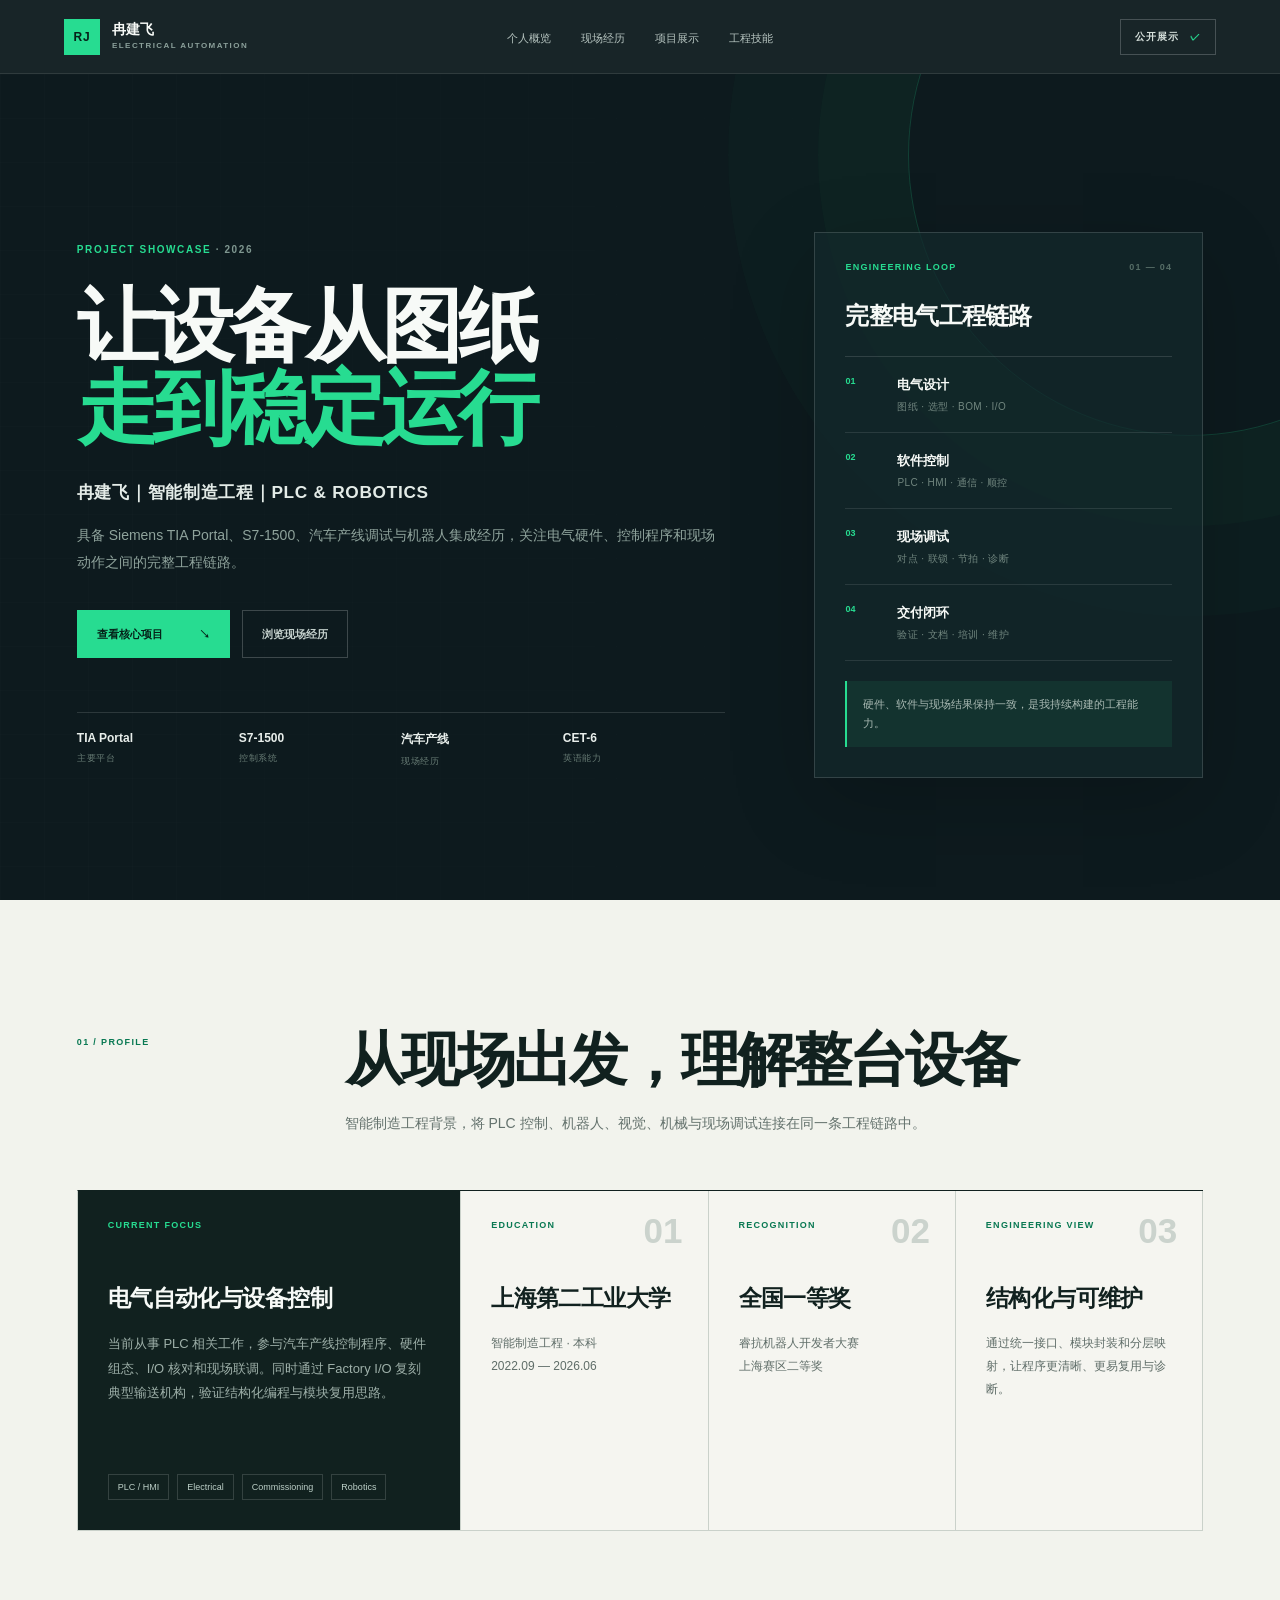
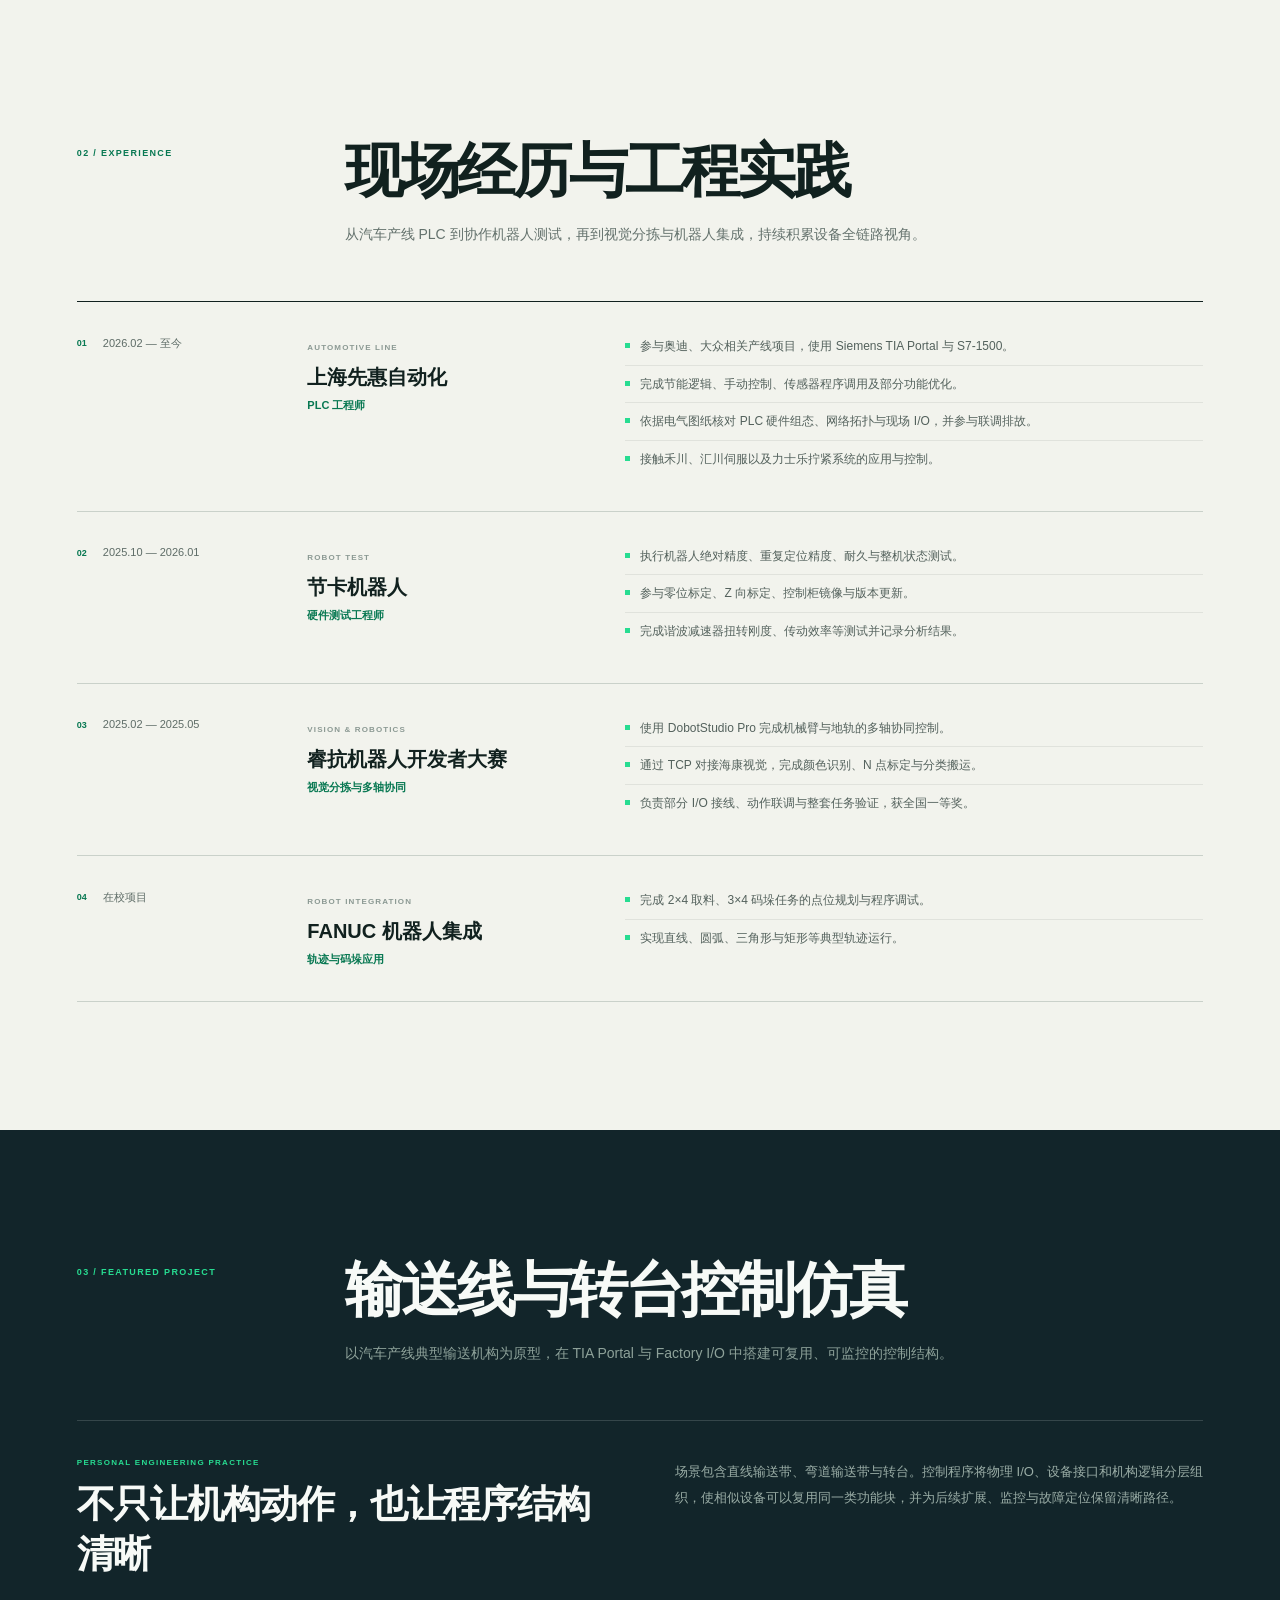
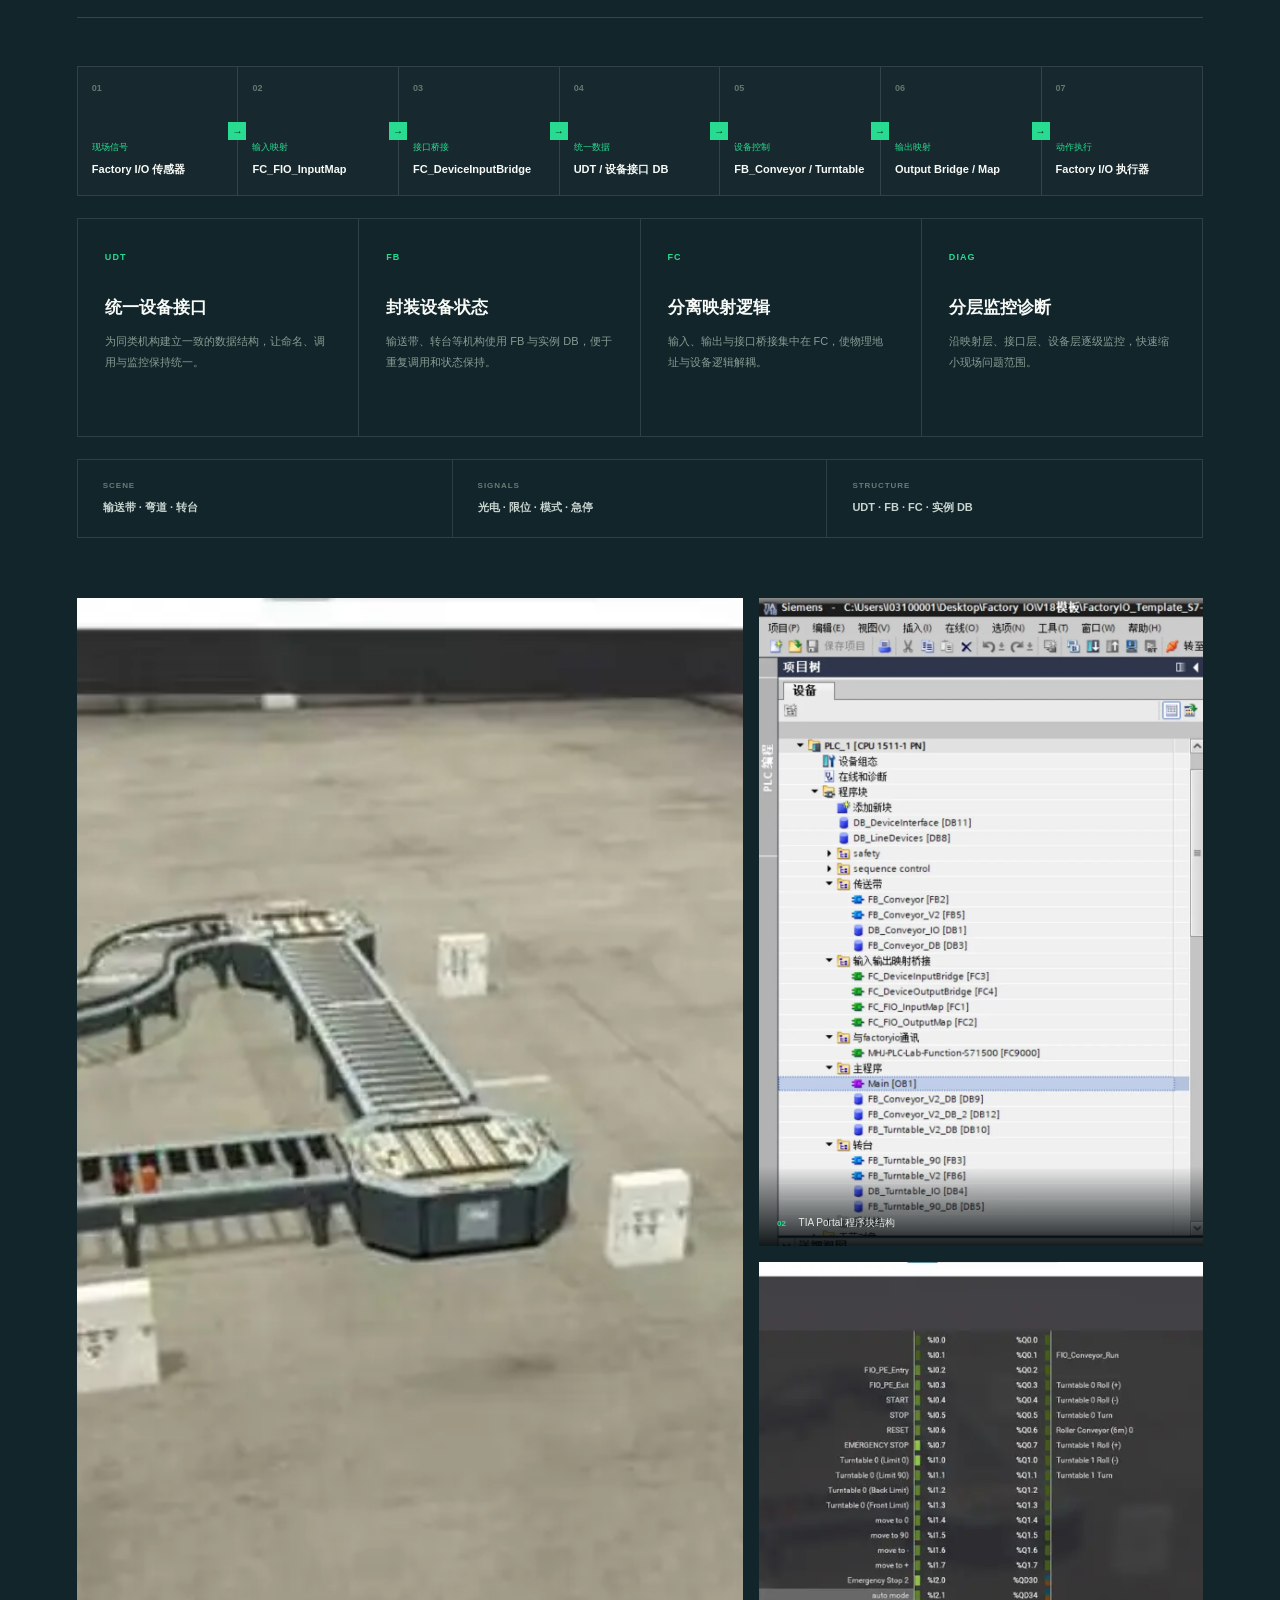
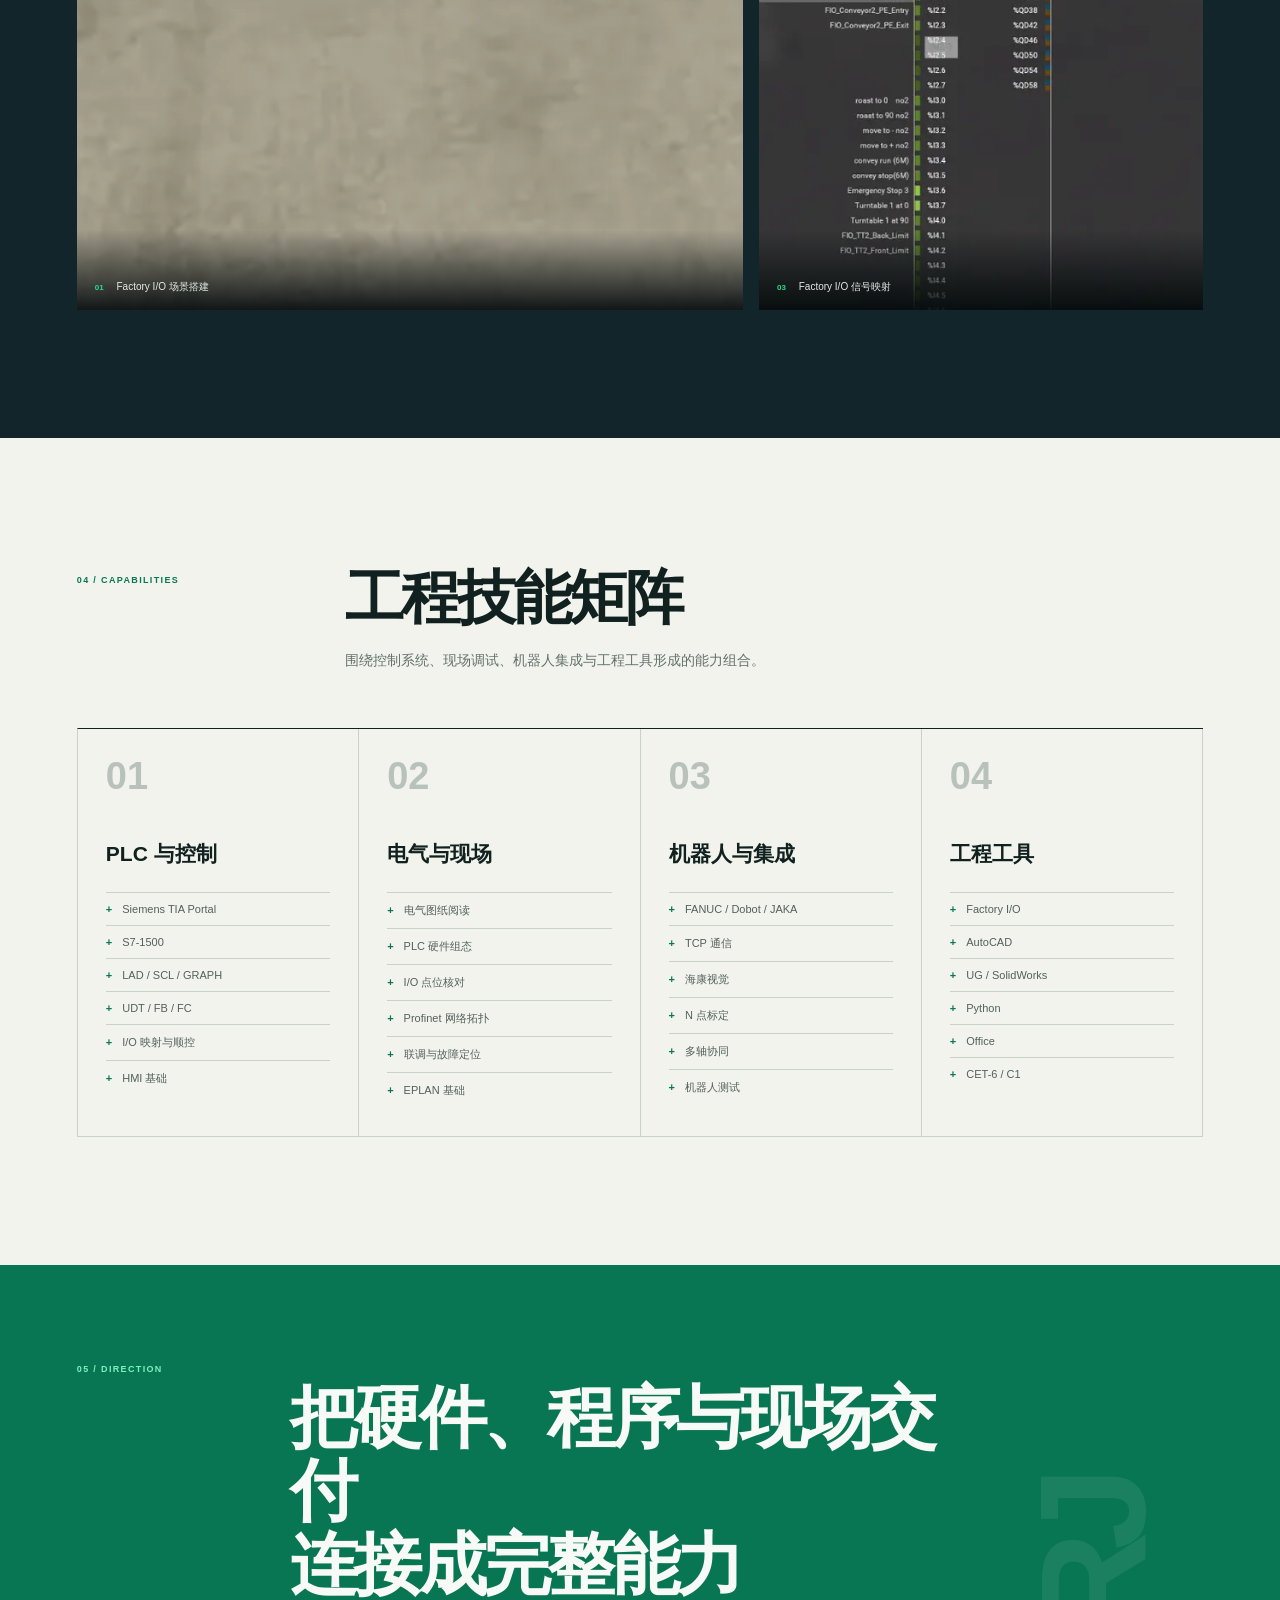
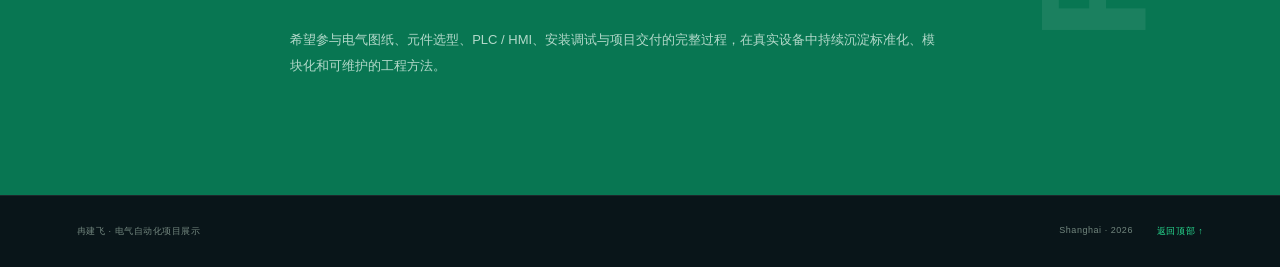
==== electrical-showcase/index.html @ e53539a3 "新增电气自动化项目展示页" ====
<!doctype html>
<html lang="zh-CN">
<head>
  <meta charset="utf-8">
  <meta name="viewport" content="width=device-width, initial-scale=1">
  <meta name="description" content="冉建飞的电气自动化、PLC、机器人与现场调试项目展示。">
  <title>冉建飞｜电气自动化项目展示</title>
  <style>:root {
  --ink: #11211f;
  --ink-2: #172b2c;
  --paper: #f2f3ed;
  --paper-2: #e8ebe3;
  --line: #cad1ca;
  --muted: #64726d;
  --green: #27dc91;
  --green-dark: #087852;
  --night: #0d1a1e;
  --night-2: #12252a;
  --white: #f7faf7;
}

* { box-sizing: border-box; }
html { scroll-behavior: smooth; }
body {
  margin: 0;
  color: var(--ink);
  background: var(--paper);
  font-family: "Microsoft YaHei", "PingFang SC", "Noto Sans SC", Arial, sans-serif;
  -webkit-font-smoothing: antialiased;
}
a { color: inherit; text-decoration: none; }
img { max-width: 100%; }

.topbar {
  height: 74px;
  padding: 0 clamp(20px, 5vw, 76px);
  display: grid;
  grid-template-columns: 1fr auto 1fr;
  align-items: center;
  position: sticky;
  top: 0;
  z-index: 50;
  color: var(--white);
  background: rgba(10, 24, 28, .94);
  border-bottom: 1px solid rgba(255, 255, 255, .1);
  backdrop-filter: blur(18px);
}
.brand { display: flex; align-items: center; gap: 12px; font-size: 14px; font-weight: 800; line-height: 1.1; }
.brand-mark { width: 36px; height: 36px; display: grid; place-items: center; color: #062219; background: var(--green); font: 900 12px/1 Arial, sans-serif; letter-spacing: .06em; }
.brand small { display: block; margin-top: 5px; color: #8ca19b; font-size: 8px; font-weight: 600; letter-spacing: .18em; }
.topbar nav { display: flex; gap: 30px; color: #b6c4bf; font-size: 11px; }
.topbar nav a { position: relative; padding: 30px 0 27px; }
.topbar nav a::after { content: ""; position: absolute; left: 0; right: 100%; bottom: 0; height: 2px; background: var(--green); transition: right .2s ease; }
.topbar nav a:hover::after { right: 0; }
.download-link { justify-self: end; padding: 10px 14px; border: 1px solid rgba(255, 255, 255, .2); color: #d7e1dc; font-size: 10px; font-weight: 700; letter-spacing: .08em; }
.download-link span { margin-left: 8px; color: var(--green); }
.download-link:hover { border-color: var(--green); }

.hero {
  min-height: calc(100vh - 74px);
  padding: clamp(64px, 8vw, 112px) clamp(20px, 6vw, 92px) 66px;
  display: grid;
  grid-template-columns: minmax(0, 1.25fr) minmax(340px, .75fr);
  gap: clamp(42px, 7vw, 112px);
  align-items: center;
  position: relative;
  overflow: hidden;
  color: var(--white);
  background: var(--night);
}
.hero::before { content: ""; position: absolute; width: 560px; height: 560px; right: -190px; top: -200px; border: 1px solid rgba(39, 220, 145, .2); border-radius: 50%; box-shadow: 0 0 0 90px rgba(39, 220, 145, .025), 0 0 0 180px rgba(39, 220, 145, .014); }
.hero-grid { position: absolute; inset: 0; opacity: .25; background-image: linear-gradient(rgba(255, 255, 255, .035) 1px, transparent 1px), linear-gradient(90deg, rgba(255, 255, 255, .035) 1px, transparent 1px); background-size: 44px 44px; mask-image: linear-gradient(to right, black 10%, transparent 83%); }
.hero-copy, .system-card { position: relative; z-index: 1; }
.eyebrow { margin: 0 0 28px; color: #7f9790; font: 700 10px/1.5 Arial, sans-serif; letter-spacing: .16em; }
.eyebrow span { color: var(--green); }
.hero h1 { margin: 0; font-size: clamp(52px, 6.3vw, 94px); line-height: 1.02; letter-spacing: -.06em; font-weight: 800; }
.hero h1 em { color: var(--green); font-style: normal; }
.hero-lead { margin: 30px 0 0; color: #e3ebe7; font-size: clamp(14px, 1.35vw, 18px); font-weight: 700; letter-spacing: .04em; }
.hero-summary { max-width: 740px; margin: 18px 0 0; color: #8fa39c; font-size: 14px; line-height: 1.95; }
.hero-actions { display: flex; gap: 12px; margin-top: 34px; }
.primary-button, .secondary-button { min-height: 48px; padding: 0 19px; display: inline-flex; align-items: center; justify-content: center; gap: 36px; border: 1px solid rgba(255, 255, 255, .2); font-size: 11px; font-weight: 800; }
.primary-button { color: #052118; background: var(--green); border-color: var(--green); }
.primary-button:hover { background: #4be7a4; }
.secondary-button { color: #c4d0cc; }
.secondary-button:hover { border-color: #6e817a; }
.hero-facts { margin-top: 54px; display: grid; grid-template-columns: repeat(4, 1fr); border-top: 1px solid rgba(255, 255, 255, .13); }
.hero-facts div { padding: 18px 16px 0 0; }
.hero-facts strong { display: block; color: #e8eeeb; font-size: 12px; }
.hero-facts span { display: block; margin-top: 7px; color: #667a73; font-size: 9px; letter-spacing: .08em; }

.system-card { padding: 30px; border: 1px solid rgba(255, 255, 255, .14); background: rgba(19, 41, 44, .72); box-shadow: 0 25px 80px rgba(0, 0, 0, .18); }
.system-card-head { display: flex; justify-content: space-between; color: var(--green); font: 700 9px/1 Arial, sans-serif; letter-spacing: .14em; }
.system-card-head i { color: #566d66; font-style: normal; }
.system-card h2 { margin: 28px 0 24px; font-size: 24px; letter-spacing: -.03em; }
.loop-list { border-top: 1px solid rgba(255, 255, 255, .13); }
.loop-list article { padding: 18px 0; display: grid; grid-template-columns: 38px 1fr; gap: 14px; align-items: start; border-bottom: 1px solid rgba(255, 255, 255, .1); }
.loop-list article > span { color: var(--green); font: 700 9px/1.5 Arial, sans-serif; }
.loop-list strong { font-size: 13px; }
.loop-list p { margin: 6px 0 0; color: #71867f; font-size: 10px; letter-spacing: .04em; }
.system-note { margin: 20px 0 0; padding: 14px 16px; color: #a9b9b3; background: rgba(39, 220, 145, .08); border-left: 2px solid var(--green); font-size: 11px; line-height: 1.75; }

.section { max-width: 1480px; margin: 0 auto; padding: clamp(84px, 10vw, 144px) clamp(20px, 6vw, 92px); }
.section-heading { display: grid; grid-template-columns: minmax(120px, .27fr) 1fr; gap: 36px; margin-bottom: 54px; }
.section-index { margin: 9px 0 0; color: var(--green-dark); font: 800 9px/1.2 Arial, sans-serif; letter-spacing: .15em; }
.section-heading h2 { margin: 0; font-size: clamp(36px, 4.6vw, 66px); line-height: 1.08; letter-spacing: -.05em; }
.section-heading div > p { max-width: 720px; margin: 18px 0 0; color: var(--muted); font-size: 14px; line-height: 1.9; }

.profile-grid { display: grid; grid-template-columns: 1.55fr repeat(3, 1fr); border-top: 1px solid var(--ink); border-left: 1px solid var(--line); }
.profile-grid article { min-height: 340px; padding: 30px; position: relative; border-right: 1px solid var(--line); border-bottom: 1px solid var(--line); background: rgba(255, 255, 255, .18); }
.profile-grid .profile-main { display: flex; flex-direction: column; background: var(--ink); color: var(--white); }
.profile-grid h3 { margin: 54px 0 18px; font-size: 23px; line-height: 1.3; letter-spacing: -.025em; }
.profile-grid article > p:not(.card-label) { margin: 0; color: #5f6d68; font-size: 12px; line-height: 1.9; }
.profile-grid .profile-main > p:not(.card-label) { max-width: 640px; color: #9eb0a9; font-size: 13px; }
.card-label { margin: 0; color: var(--green-dark); font: 800 9px/1 Arial, sans-serif; letter-spacing: .14em; }
.profile-main .card-label { color: var(--green); }
.metric { position: absolute; right: 25px; top: 22px; color: #cbd3cd; font: 700 35px/1 Arial, sans-serif; }
.focus-tags { margin-top: auto; padding-top: 28px; display: flex; flex-wrap: wrap; gap: 8px; }
.focus-tags span { padding: 7px 9px; color: #bdd0c8; border: 1px solid rgba(255, 255, 255, .15); font-size: 9px; }

.experience-section { padding-top: 80px; }
.timeline { border-top: 1px solid var(--ink); }
.timeline-item { display: grid; grid-template-columns: minmax(170px, .55fr) minmax(240px, .8fr) 1.65fr; gap: 38px; padding: 34px 0; border-bottom: 1px solid var(--line); }
.timeline-time { display: flex; gap: 16px; align-items: flex-start; }
.timeline-time span { color: var(--green-dark); font: 800 9px/1.7 Arial, sans-serif; }
.timeline-time p { margin: 0; color: #5e6c67; font-size: 11px; }
.timeline-title small { color: #8b9993; font: 700 8px/1 Arial, sans-serif; letter-spacing: .14em; }
.timeline-title h3 { margin: 10px 0 7px; font-size: 20px; }
.timeline-title p { margin: 0; color: var(--green-dark); font-size: 11px; font-weight: 700; }
.timeline-item ul { margin: 0; padding: 0; list-style: none; }
.timeline-item li { padding: 8px 0 8px 15px; position: relative; color: #53615c; border-top: 1px solid rgba(17, 33, 31, .08); font-size: 12px; line-height: 1.7; }
.timeline-item li:first-child { border-top: 0; padding-top: 0; }
.timeline-item li::before { content: ""; width: 5px; height: 5px; position: absolute; left: 0; top: 15px; background: var(--green); }
.timeline-item li:first-child::before { top: 7px; }

.project-section { color: var(--white); background: var(--night-2); }
.project-inner { max-width: 1480px; }
.section-heading.light .section-index { color: var(--green); }
.section-heading.light div > p { color: #8ea29a; }
.project-summary { padding: 38px 0; display: grid; grid-template-columns: 1fr 1fr; gap: 70px; border-top: 1px solid rgba(255, 255, 255, .15); border-bottom: 1px solid rgba(255, 255, 255, .15); }
.project-overline { margin: 0 0 12px; color: var(--green); font: 800 8px/1 Arial, sans-serif; letter-spacing: .16em; }
.project-summary h3 { margin: 0; font-size: clamp(26px, 3vw, 42px); line-height: 1.3; letter-spacing: -.035em; }
.project-summary > p { margin: 0; color: #9aada6; font-size: 13px; line-height: 2; }
.architecture { margin-top: 48px; display: grid; grid-template-columns: repeat(7, 1fr); border: 1px solid rgba(255, 255, 255, .13); }
.arch-item { min-height: 128px; padding: 17px 14px; position: relative; display: flex; flex-direction: column; border-right: 1px solid rgba(255, 255, 255, .12); background: rgba(255, 255, 255, .02); }
.arch-item:last-child { border-right: 0; }
.arch-item > span { color: #62776f; font: 700 9px/1 Arial, sans-serif; }
.arch-item small { margin-top: auto; color: var(--green); font-size: 9px; }
.arch-item strong { margin-top: 8px; font-size: 11px; line-height: 1.45; word-break: break-word; }
.arch-item i { width: 18px; height: 18px; position: absolute; z-index: 2; right: -9px; top: 50%; display: grid; place-items: center; transform: translateY(-50%); color: #082119; background: var(--green); font-size: 10px; font-style: normal; }
.method-grid { margin-top: 22px; display: grid; grid-template-columns: repeat(4, 1fr); border-top: 1px solid rgba(255, 255, 255, .12); border-left: 1px solid rgba(255, 255, 255, .12); }
.method-grid article { min-height: 218px; padding: 27px; border-right: 1px solid rgba(255, 255, 255, .12); border-bottom: 1px solid rgba(255, 255, 255, .12); }
.method-grid span { color: var(--green); font: 800 9px/1 Arial, sans-serif; letter-spacing: .12em; }
.method-grid h4 { margin: 32px 0 12px; font-size: 17px; }
.method-grid p { margin: 0; color: #879c94; font-size: 11px; line-height: 1.85; }
.project-stats { margin-top: 22px; display: grid; grid-template-columns: repeat(3, 1fr); border: 1px solid rgba(255, 255, 255, .12); }
.project-stats div { padding: 22px 25px; border-right: 1px solid rgba(255, 255, 255, .12); }
.project-stats div:last-child { border-right: 0; }
.project-stats small { display: block; color: #687d75; font: 700 8px/1 Arial, sans-serif; letter-spacing: .12em; }
.project-stats strong { display: block; margin-top: 10px; color: #c8d5d0; font-size: 11px; }
.gallery { margin-top: 60px; display: grid; grid-template-columns: 1.2fr .8fr; grid-template-rows: 1fr 1fr; gap: 16px; }
.gallery figure { margin: 0; min-width: 0; position: relative; overflow: hidden; background: #081217; }
.gallery-scene { grid-row: 1 / 3; min-height: 700px; }
.gallery-tree, .gallery-map { min-height: 342px; }
.gallery img { width: 100%; height: 100%; display: block; object-fit: cover; transition: transform .5s ease; }
.gallery-tree img { object-position: top center; }
.gallery figure:hover img { transform: scale(1.015); }
.gallery figcaption { position: absolute; inset: auto 0 0; padding: 50px 18px 16px; color: #e1e9e5; background: linear-gradient(transparent, rgba(4, 10, 12, .92)); font-size: 10px; }
.gallery figcaption span { margin-right: 10px; color: var(--green); font: 700 8px/1 Arial, sans-serif; }

.skills-grid { display: grid; grid-template-columns: repeat(4, 1fr); border-top: 1px solid var(--ink); border-left: 1px solid var(--line); }
.skills-grid article { min-height: 360px; padding: 28px; position: relative; border-right: 1px solid var(--line); border-bottom: 1px solid var(--line); }
.skills-grid article > span { color: #b8c2bb; font: 700 38px/1 Arial, sans-serif; }
.skills-grid h3 { margin: 45px 0 24px; font-size: 21px; }
.skills-grid ul { margin: 0; padding: 0; list-style: none; }
.skills-grid li { padding: 10px 0; color: #53615c; border-top: 1px solid var(--line); font-size: 11px; }
.skills-grid li::before { content: "+"; margin-right: 10px; color: var(--green-dark); font-weight: 900; }

.closing { color: var(--white); background: #087652; }
.closing-inner { max-width: 1480px; min-height: 530px; margin: 0 auto; padding: 90px clamp(20px, 6vw, 92px); display: grid; grid-template-columns: minmax(120px, .27fr) 1fr 220px; gap: 36px; align-items: center; position: relative; overflow: hidden; }
.closing .section-index { color: #7cf0bd; align-self: start; }
.closing h2 { margin: 0; font-size: clamp(40px, 5.3vw, 76px); line-height: 1.08; letter-spacing: -.055em; }
.closing p:not(.section-index) { max-width: 700px; margin: 26px 0 0; color: #b3d9ca; font-size: 13px; line-height: 2; }
.closing-mark { color: rgba(255, 255, 255, .08); font: 900 150px/1 Arial, sans-serif; letter-spacing: -.12em; transform: rotate(-90deg); }

footer { min-height: 72px; padding: 0 clamp(20px, 6vw, 92px); display: flex; align-items: center; justify-content: space-between; color: #72867e; background: #091519; border-top: 1px solid rgba(255, 255, 255, .08); font-size: 9px; letter-spacing: .06em; }
footer p { margin: 0; }
footer div { display: flex; gap: 24px; }
footer a { color: var(--green); }

@media (max-width: 1120px) {
  .topbar { grid-template-columns: 1fr auto; }
  .topbar nav { display: none; }
  .hero { grid-template-columns: 1fr; min-height: auto; }
  .system-card { max-width: 760px; }
  .profile-grid { grid-template-columns: 1.3fr 1fr; }
  .architecture { grid-template-columns: repeat(4, 1fr); }
  .arch-item { border-bottom: 1px solid rgba(255, 255, 255, .12); }
  .arch-item i { display: none; }
  .skills-grid { grid-template-columns: 1fr 1fr; }
  .closing-inner { grid-template-columns: minmax(100px, .22fr) 1fr; }
  .closing-mark { display: none; }
}

@media (max-width: 760px) {
  .topbar { height: 66px; padding: 0 18px; }
  .download-link { padding: 9px 10px; }
  .hero { min-height: auto; padding: 66px 20px 48px; }
  .hero h1 { font-size: clamp(44px, 13vw, 66px); }
  .hero-summary { font-size: 13px; }
  .hero-actions { flex-direction: column; }
  .primary-button, .secondary-button { width: 100%; }
  .hero-facts { grid-template-columns: 1fr 1fr; }
  .system-card { padding: 22px; }
  .section { padding: 78px 20px; }
  .section-heading { grid-template-columns: 1fr; gap: 14px; margin-bottom: 38px; }
  .section-heading h2 { font-size: 38px; }
  .profile-grid { grid-template-columns: 1fr; }
  .profile-grid article { min-height: 270px; }
  .timeline-item { grid-template-columns: 1fr; gap: 20px; padding: 28px 0; }
  .project-summary { grid-template-columns: 1fr; gap: 22px; }
  .architecture { grid-template-columns: 1fr 1fr; }
  .method-grid { grid-template-columns: 1fr 1fr; }
  .project-stats { grid-template-columns: 1fr; }
  .project-stats div { border-right: 0; border-bottom: 1px solid rgba(255, 255, 255, .12); }
  .project-stats div:last-child { border-bottom: 0; }
  .gallery { grid-template-columns: 1fr; grid-template-rows: auto; }
  .gallery-scene { grid-row: auto; min-height: 360px; }
  .gallery-tree, .gallery-map { min-height: 300px; }
  .skills-grid { grid-template-columns: 1fr; }
  .skills-grid article { min-height: 300px; }
  .closing-inner { min-height: 470px; padding: 76px 20px; grid-template-columns: 1fr; align-content: center; }
  .closing h2 { font-size: 42px; }
  footer { padding: 20px; gap: 20px; align-items: flex-start; flex-direction: column; }
}

@media print {
  * { print-color-adjust: exact; -webkit-print-color-adjust: exact; }
  .topbar { position: static; }
  .topbar nav, .download-link, .hero-actions { display: none; }
  .hero { min-height: 720px; }
  .section, .project-inner { max-width: none; }
  .profile-grid, .timeline-item, .architecture, .method-grid, .skills-grid { break-inside: avoid; }
}
</style>
</head>
<body>
<main>
  <header class="topbar">
    <a class="brand" href="#top"><span class="brand-mark">RJ</span><span>冉建飞<small>ELECTRICAL AUTOMATION</small></span></a>
    <nav><a href="#profile">个人概览</a><a href="#experience">现场经历</a><a href="#project">项目展示</a><a href="#skills">工程技能</a></nav>
    <span class="download-link">公开展示 <span>✓</span></span>
  </header>
  <section class="hero" id="top">
    <div class="hero-grid"></div>
    <div class="hero-copy">
      <p class="eyebrow"><span>PROJECT SHOWCASE</span> · 2026</p>
      <h1>让设备从图纸<br><em>走到稳定运行</em></h1>
      <p class="hero-lead">冉建飞｜智能制造工程｜PLC &amp; ROBOTICS</p>
      <p class="hero-summary">具备 Siemens TIA Portal、S7-1500、汽车产线调试与机器人集成经历，关注电气硬件、控制程序和现场动作之间的完整工程链路。</p>
      <div class="hero-actions"><a class="primary-button" href="#project">查看核心项目 <span>↘</span></a><a class="secondary-button" href="#experience">浏览现场经历</a></div>
      <div class="hero-facts"><div><strong>TIA Portal</strong><span>主要平台</span></div><div><strong>S7-1500</strong><span>控制系统</span></div><div><strong>汽车产线</strong><span>现场经历</span></div><div><strong>CET-6</strong><span>英语能力</span></div></div>
    </div>
    <aside class="system-card">
      <div class="system-card-head"><span>ENGINEERING LOOP</span><i>01 — 04</i></div><h2>完整电气工程链路</h2>
      <div class="loop-list"><article><span>01</span><div><strong>电气设计</strong><p>图纸 · 选型 · BOM · I/O</p></div></article><article><span>02</span><div><strong>软件控制</strong><p>PLC · HMI · 通信 · 顺控</p></div></article><article><span>03</span><div><strong>现场调试</strong><p>对点 · 联锁 · 节拍 · 诊断</p></div></article><article><span>04</span><div><strong>交付闭环</strong><p>验证 · 文档 · 培训 · 维护</p></div></article></div>
      <p class="system-note">硬件、软件与现场结果保持一致，是我持续构建的工程能力。</p>
    </aside>
  </section>
  <section class="section profile-section" id="profile">
    <div class="section-heading"><p class="section-index">01 / PROFILE</p><div><h2>从现场出发，理解整台设备</h2><p>智能制造工程背景，将 PLC 控制、机器人、视觉、机械与现场调试连接在同一条工程链路中。</p></div></div>
    <div class="profile-grid">
      <article class="profile-main"><p class="card-label">CURRENT FOCUS</p><h3>电气自动化与设备控制</h3><p>当前从事 PLC 相关工作，参与汽车产线控制程序、硬件组态、I/O 核对和现场联调。同时通过 Factory I/O 复刻典型输送机构，验证结构化编程与模块复用思路。</p><div class="focus-tags"><span>PLC / HMI</span><span>Electrical</span><span>Commissioning</span><span>Robotics</span></div></article>
      <article><span class="metric">01</span><p class="card-label">EDUCATION</p><h3>上海第二工业大学</h3><p>智能制造工程 · 本科<br>2022.09 — 2026.06</p></article>
      <article><span class="metric">02</span><p class="card-label">RECOGNITION</p><h3>全国一等奖</h3><p>睿抗机器人开发者大赛<br>上海赛区二等奖</p></article>
      <article><span class="metric">03</span><p class="card-label">ENGINEERING VIEW</p><h3>结构化与可维护</h3><p>通过统一接口、模块封装和分层映射，让程序更清晰、更易复用与诊断。</p></article>
    </div>
  </section>
  <section class="section experience-section" id="experience">
    <div class="section-heading"><p class="section-index">02 / EXPERIENCE</p><div><h2>现场经历与工程实践</h2><p>从汽车产线 PLC 到协作机器人测试，再到视觉分拣与机器人集成，持续积累设备全链路视角。</p></div></div>
    <div class="timeline">
  <article class="timeline-item">
    <div class="timeline-time"><span>01</span><p>2026.02 — 至今</p></div>
    <div class="timeline-title"><small>AUTOMOTIVE LINE</small><h3>上海先惠自动化</h3><p>PLC 工程师</p></div>
    <ul><li>参与奥迪、大众相关产线项目，使用 Siemens TIA Portal 与 S7-1500。</li><li>完成节能逻辑、手动控制、传感器程序调用及部分功能优化。</li><li>依据电气图纸核对 PLC 硬件组态、网络拓扑与现场 I/O，并参与联调排故。</li><li>接触禾川、汇川伺服以及力士乐拧紧系统的应用与控制。</li></ul>
  </article>
  <article class="timeline-item">
    <div class="timeline-time"><span>02</span><p>2025.10 — 2026.01</p></div>
    <div class="timeline-title"><small>ROBOT TEST</small><h3>节卡机器人</h3><p>硬件测试工程师</p></div>
    <ul><li>执行机器人绝对精度、重复定位精度、耐久与整机状态测试。</li><li>参与零位标定、Z 向标定、控制柜镜像与版本更新。</li><li>完成谐波减速器扭转刚度、传动效率等测试并记录分析结果。</li></ul>
  </article>
  <article class="timeline-item">
    <div class="timeline-time"><span>03</span><p>2025.02 — 2025.05</p></div>
    <div class="timeline-title"><small>VISION & ROBOTICS</small><h3>睿抗机器人开发者大赛</h3><p>视觉分拣与多轴协同</p></div>
    <ul><li>使用 DobotStudio Pro 完成机械臂与地轨的多轴协同控制。</li><li>通过 TCP 对接海康视觉，完成颜色识别、N 点标定与分类搬运。</li><li>负责部分 I/O 接线、动作联调与整套任务验证，获全国一等奖。</li></ul>
  </article>
  <article class="timeline-item">
    <div class="timeline-time"><span>04</span><p>在校项目</p></div>
    <div class="timeline-title"><small>ROBOT INTEGRATION</small><h3>FANUC 机器人集成</h3><p>轨迹与码垛应用</p></div>
    <ul><li>完成 2×4 取料、3×4 码垛任务的点位规划与程序调试。</li><li>实现直线、圆弧、三角形与矩形等典型轨迹运行。</li></ul>
  </article></div>
  </section>
  <section class="project-section" id="project"><div class="section project-inner">
    <div class="section-heading light"><p class="section-index">03 / FEATURED PROJECT</p><div><h2>输送线与转台控制仿真</h2><p>以汽车产线典型输送机构为原型，在 TIA Portal 与 Factory I/O 中搭建可复用、可监控的控制结构。</p></div></div>
    <div class="project-summary"><div><p class="project-overline">PERSONAL ENGINEERING PRACTICE</p><h3>不只让机构动作，也让程序结构清晰</h3></div><p>场景包含直线输送带、弯道输送带与转台。控制程序将物理 I/O、设备接口和机构逻辑分层组织，使相似设备可以复用同一类功能块，并为后续扩展、监控与故障定位保留清晰路径。</p></div>
    <div class="architecture">
  <div class="arch-item"><span>01</span><small>现场信号</small><strong>Factory I/O 传感器</strong><i>→</i></div>
  <div class="arch-item"><span>02</span><small>输入映射</small><strong>FC_FIO_InputMap</strong><i>→</i></div>
  <div class="arch-item"><span>03</span><small>接口桥接</small><strong>FC_DeviceInputBridge</strong><i>→</i></div>
  <div class="arch-item"><span>04</span><small>统一数据</small><strong>UDT / 设备接口 DB</strong><i>→</i></div>
  <div class="arch-item"><span>05</span><small>设备控制</small><strong>FB_Conveyor / Turntable</strong><i>→</i></div>
  <div class="arch-item"><span>06</span><small>输出映射</small><strong>Output Bridge / Map</strong><i>→</i></div>
  <div class="arch-item"><span>07</span><small>动作执行</small><strong>Factory I/O 执行器</strong></div></div>
    <div class="method-grid">
  <article><span>UDT</span><h4>统一设备接口</h4><p>为同类机构建立一致的数据结构，让命名、调用与监控保持统一。</p></article>
  <article><span>FB</span><h4>封装设备状态</h4><p>输送带、转台等机构使用 FB 与实例 DB，便于重复调用和状态保持。</p></article>
  <article><span>FC</span><h4>分离映射逻辑</h4><p>输入、输出与接口桥接集中在 FC，使物理地址与设备逻辑解耦。</p></article>
  <article><span>DIAG</span><h4>分层监控诊断</h4><p>沿映射层、接口层、设备层逐级监控，快速缩小现场问题范围。</p></article></div>
    <div class="project-stats"><div><small>SCENE</small><strong>输送带 · 弯道 · 转台</strong></div><div><small>SIGNALS</small><strong>光电 · 限位 · 模式 · 急停</strong></div><div><small>STRUCTURE</small><strong>UDT · FB · FC · 实例 DB</strong></div></div>
    <div class="gallery"><figure class="gallery-scene"><img src="assets/factory-scene.webp" alt="Factory I/O 输送线和转台仿真场景"><figcaption><span>01</span> Factory I/O 场景搭建</figcaption></figure><figure class="gallery-tree"><img src="assets/tia-project-tree.webp" alt="TIA Portal 项目结构与功能块"><figcaption><span>02</span> TIA Portal 程序块结构</figcaption></figure><figure class="gallery-map"><img src="assets/factory-io-map.webp" alt="Factory I/O 与 S7-PLCSIM 信号映射"><figcaption><span>03</span> Factory I/O 信号映射</figcaption></figure></div>
  </div></section>
  <section class="section skills-section" id="skills"><div class="section-heading"><p class="section-index">04 / CAPABILITIES</p><div><h2>工程技能矩阵</h2><p>围绕控制系统、现场调试、机器人集成与工程工具形成的能力组合。</p></div></div><div class="skills-grid">
  <article><span>01</span><h3>PLC 与控制</h3><ul><li>Siemens TIA Portal</li><li>S7-1500</li><li>LAD / SCL / GRAPH</li><li>UDT / FB / FC</li><li>I/O 映射与顺控</li><li>HMI 基础</li></ul></article>
  <article><span>02</span><h3>电气与现场</h3><ul><li>电气图纸阅读</li><li>PLC 硬件组态</li><li>I/O 点位核对</li><li>Profinet 网络拓扑</li><li>联调与故障定位</li><li>EPLAN 基础</li></ul></article>
  <article><span>03</span><h3>机器人与集成</h3><ul><li>FANUC / Dobot / JAKA</li><li>TCP 通信</li><li>海康视觉</li><li>N 点标定</li><li>多轴协同</li><li>机器人测试</li></ul></article>
  <article><span>04</span><h3>工程工具</h3><ul><li>Factory I/O</li><li>AutoCAD</li><li>UG / SolidWorks</li><li>Python</li><li>Office</li><li>CET-6 / C1</li></ul></article></div></section>
  <section class="closing"><div class="closing-inner"><p class="section-index">05 / DIRECTION</p><div><h2>把硬件、程序与现场交付<br>连接成完整能力</h2><p>希望参与电气图纸、元件选型、PLC / HMI、安装调试与项目交付的完整过程，在真实设备中持续沉淀标准化、模块化和可维护的工程方法。</p></div><div class="closing-mark">RJ</div></div></section>
  <footer><p>冉建飞 · 电气自动化项目展示</p><div><span>Shanghai · 2026</span><a href="#top">返回顶部 ↑</a></div></footer>
</main>
</body>
</html>
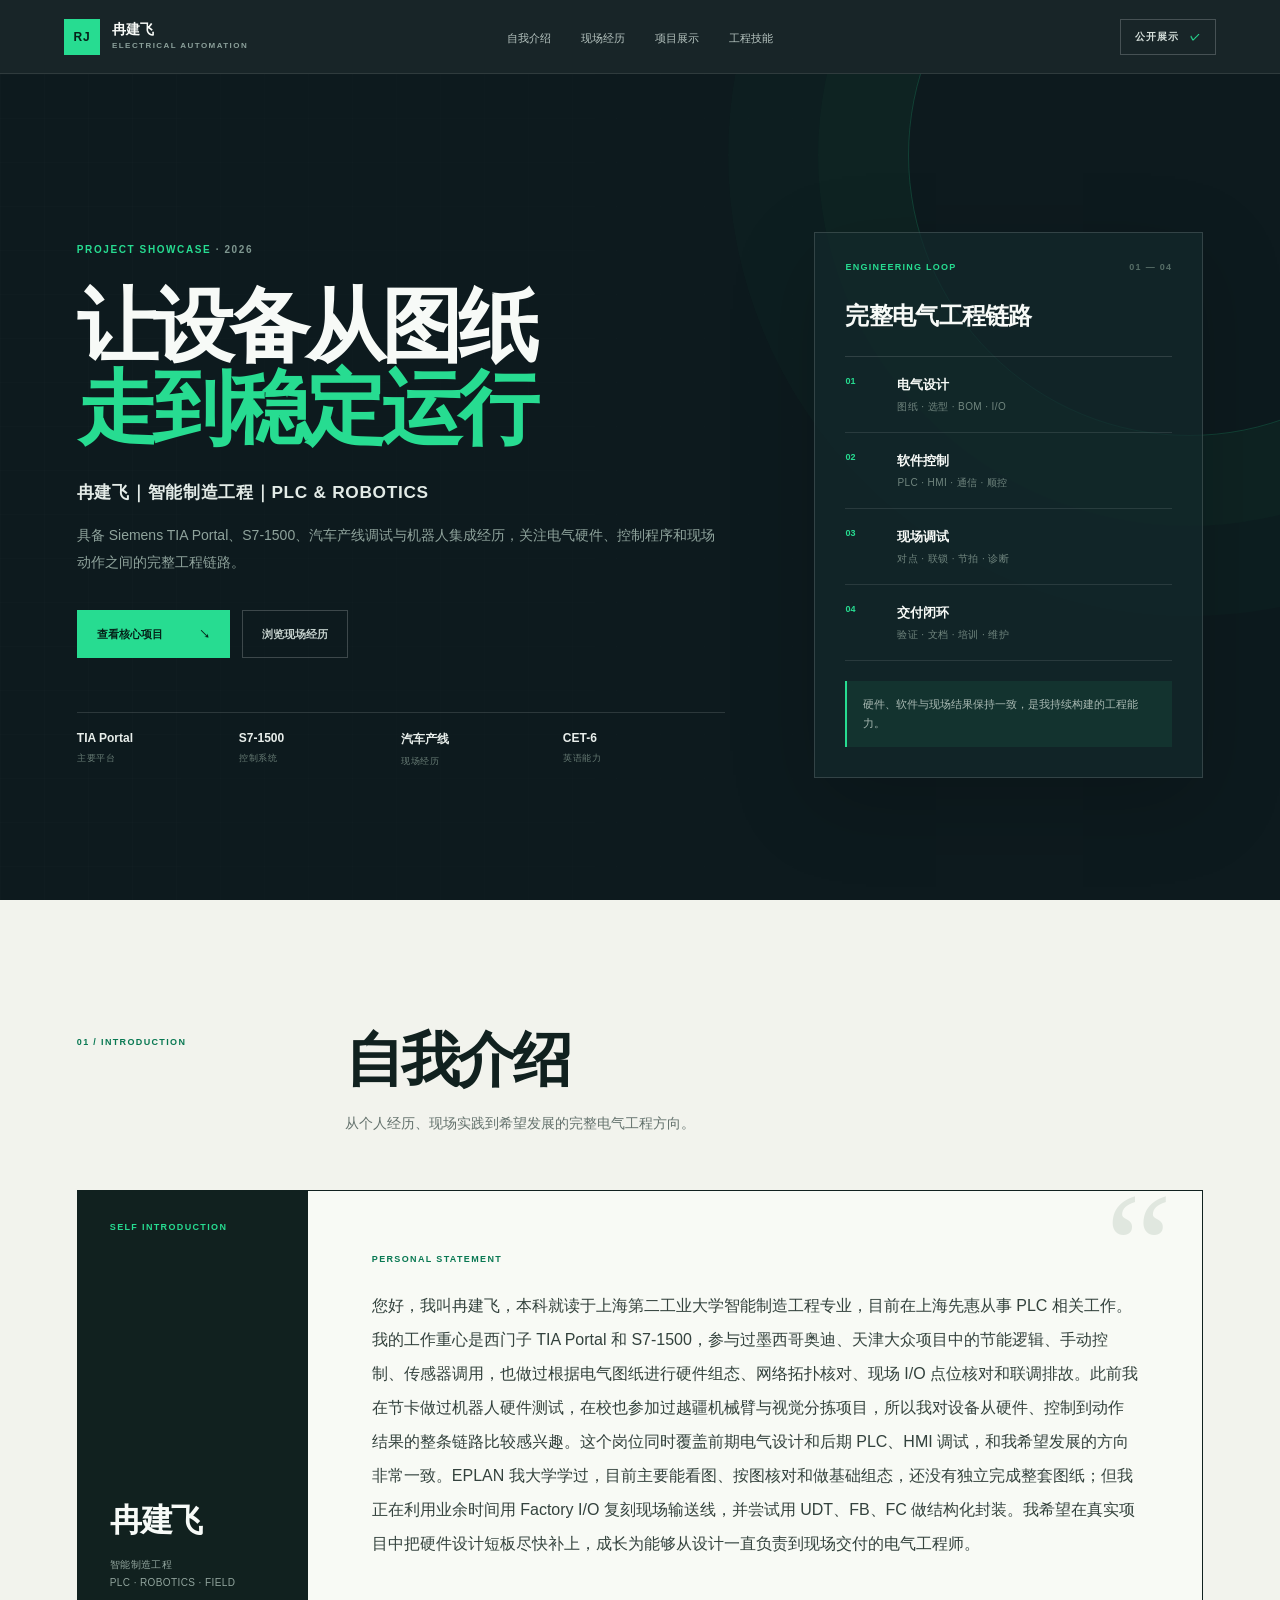
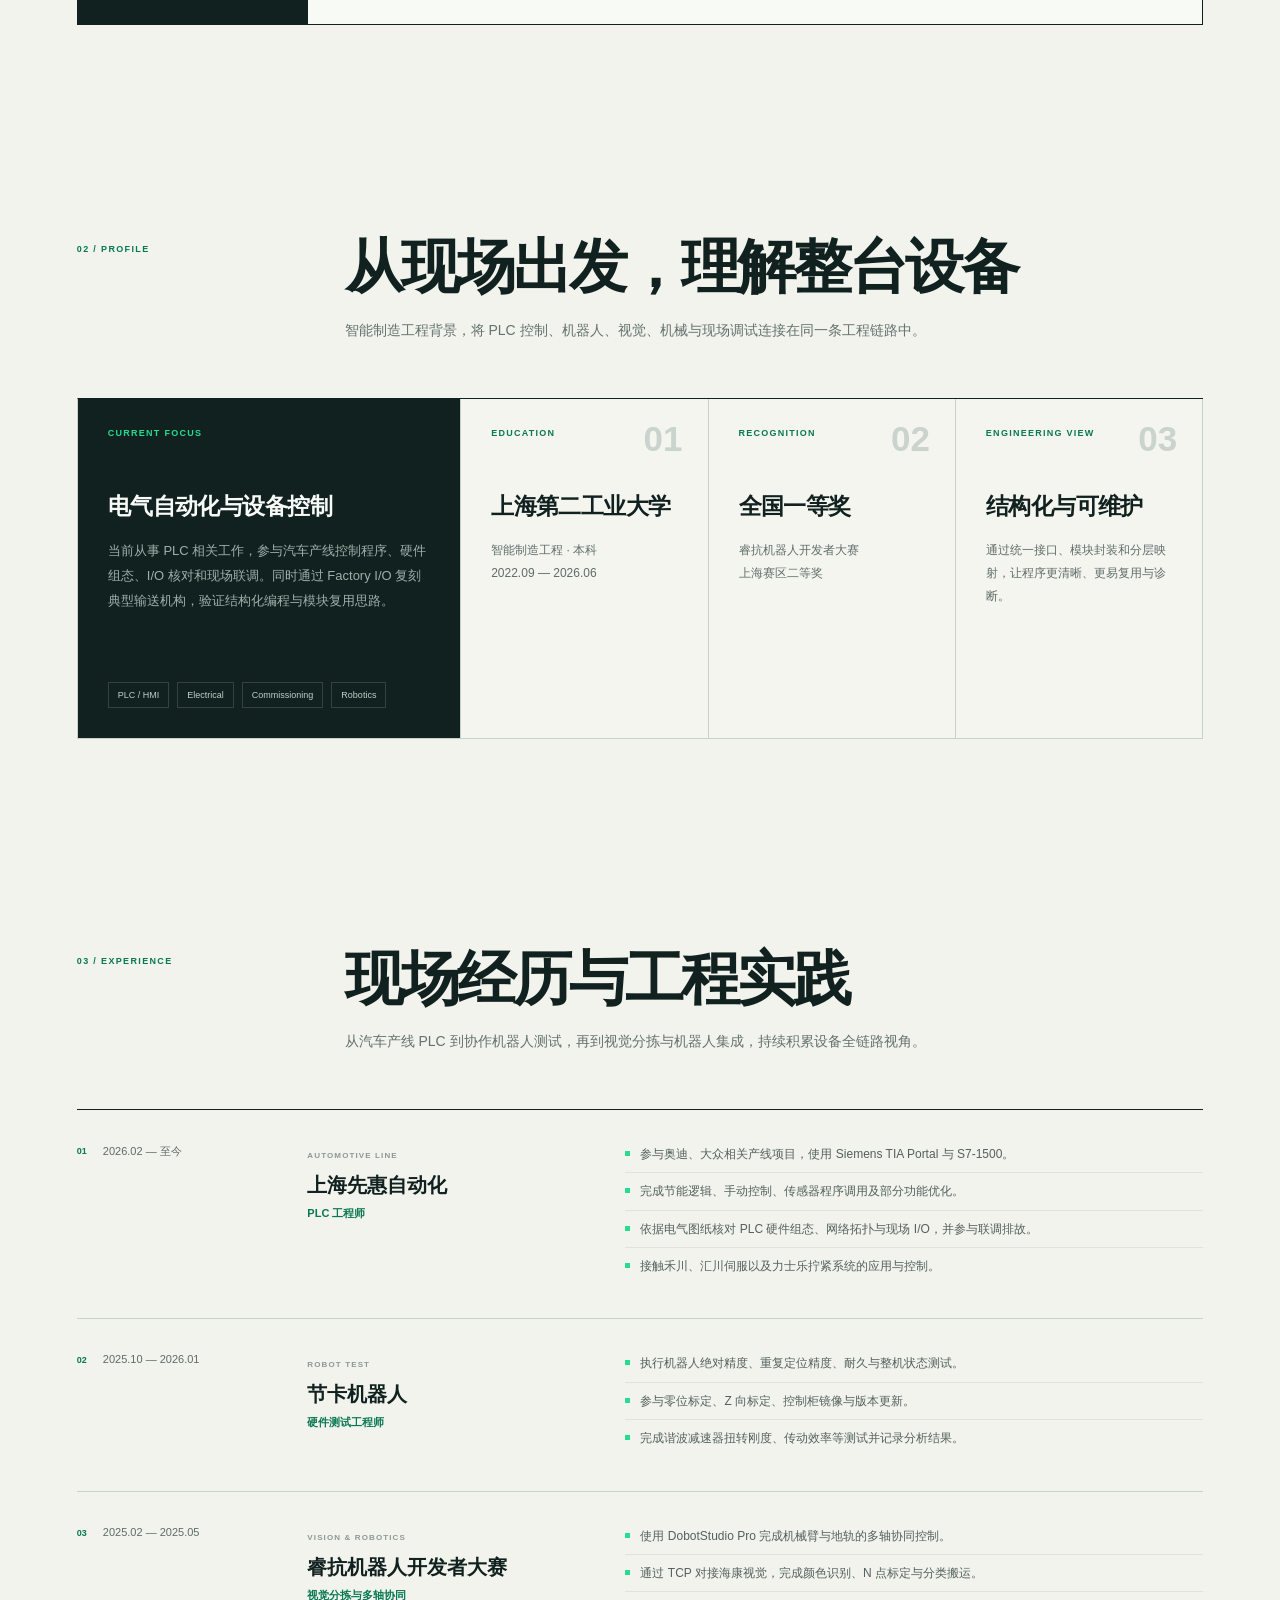
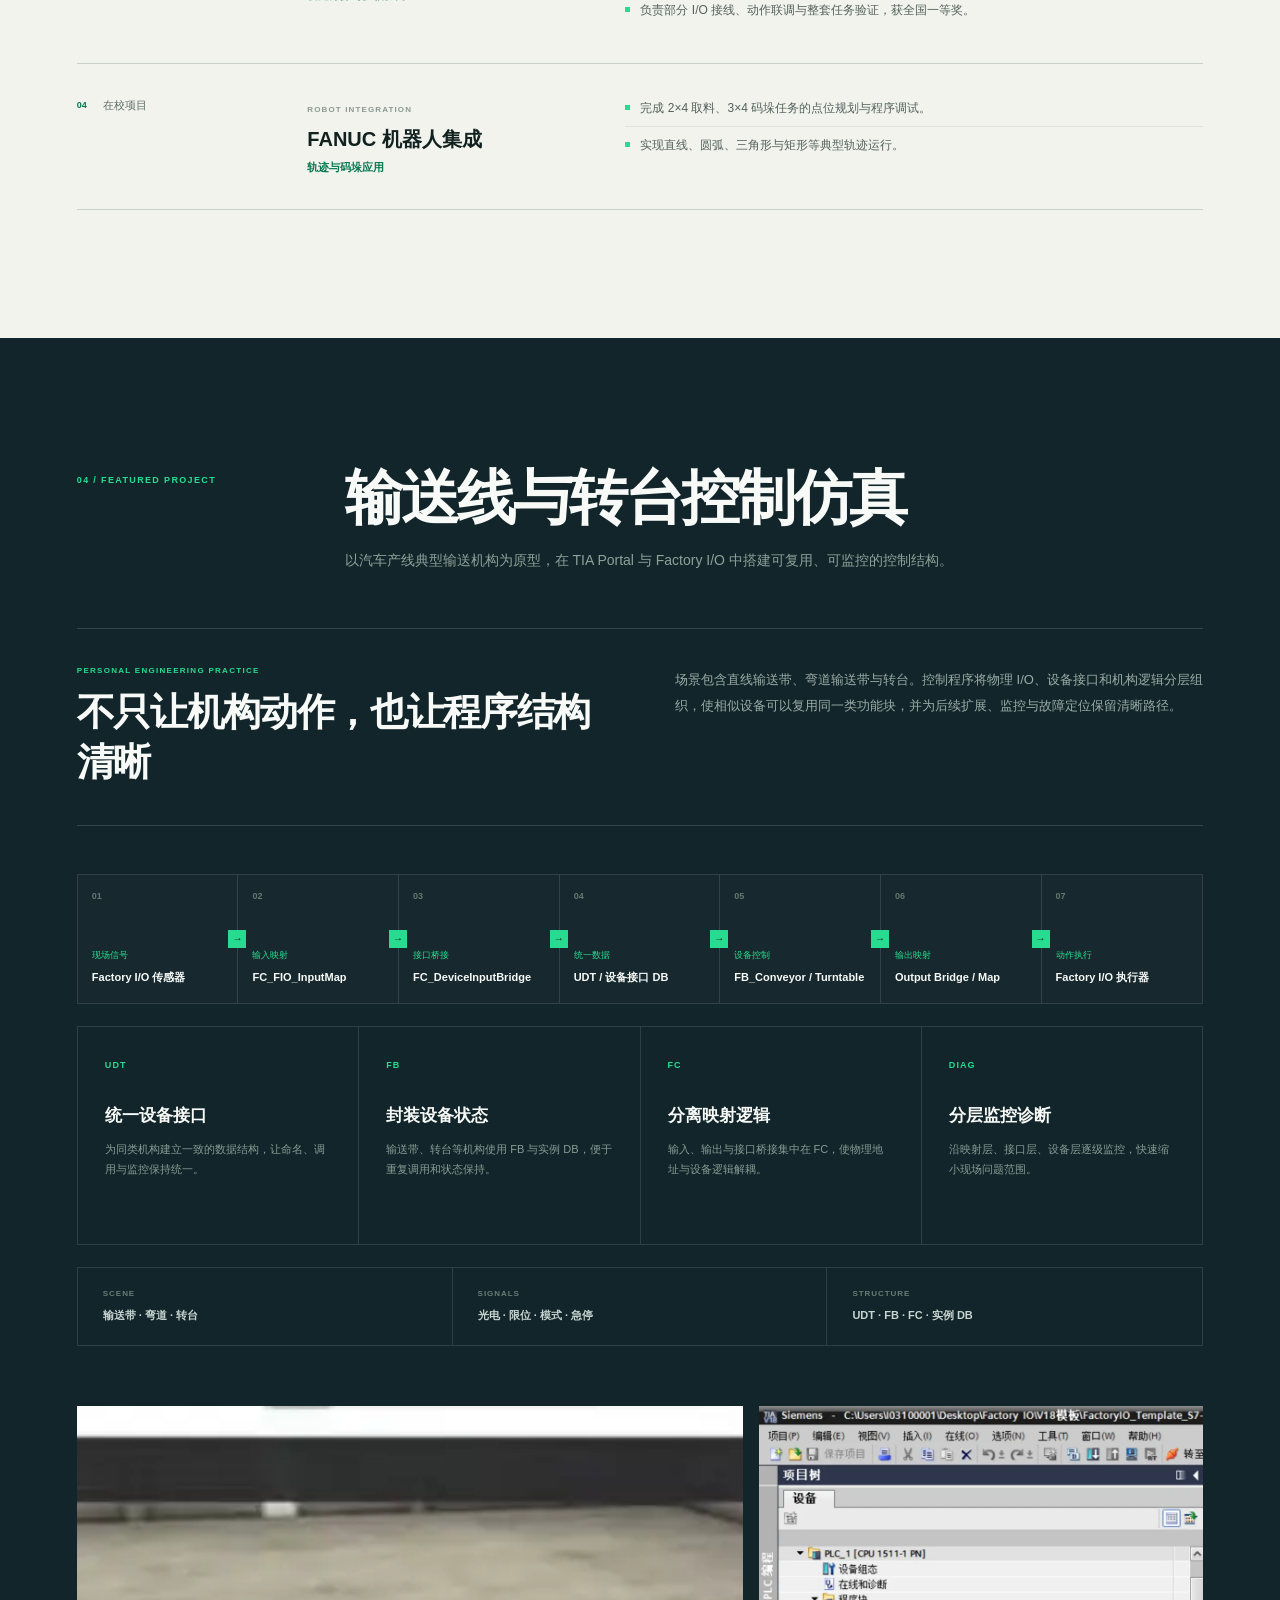
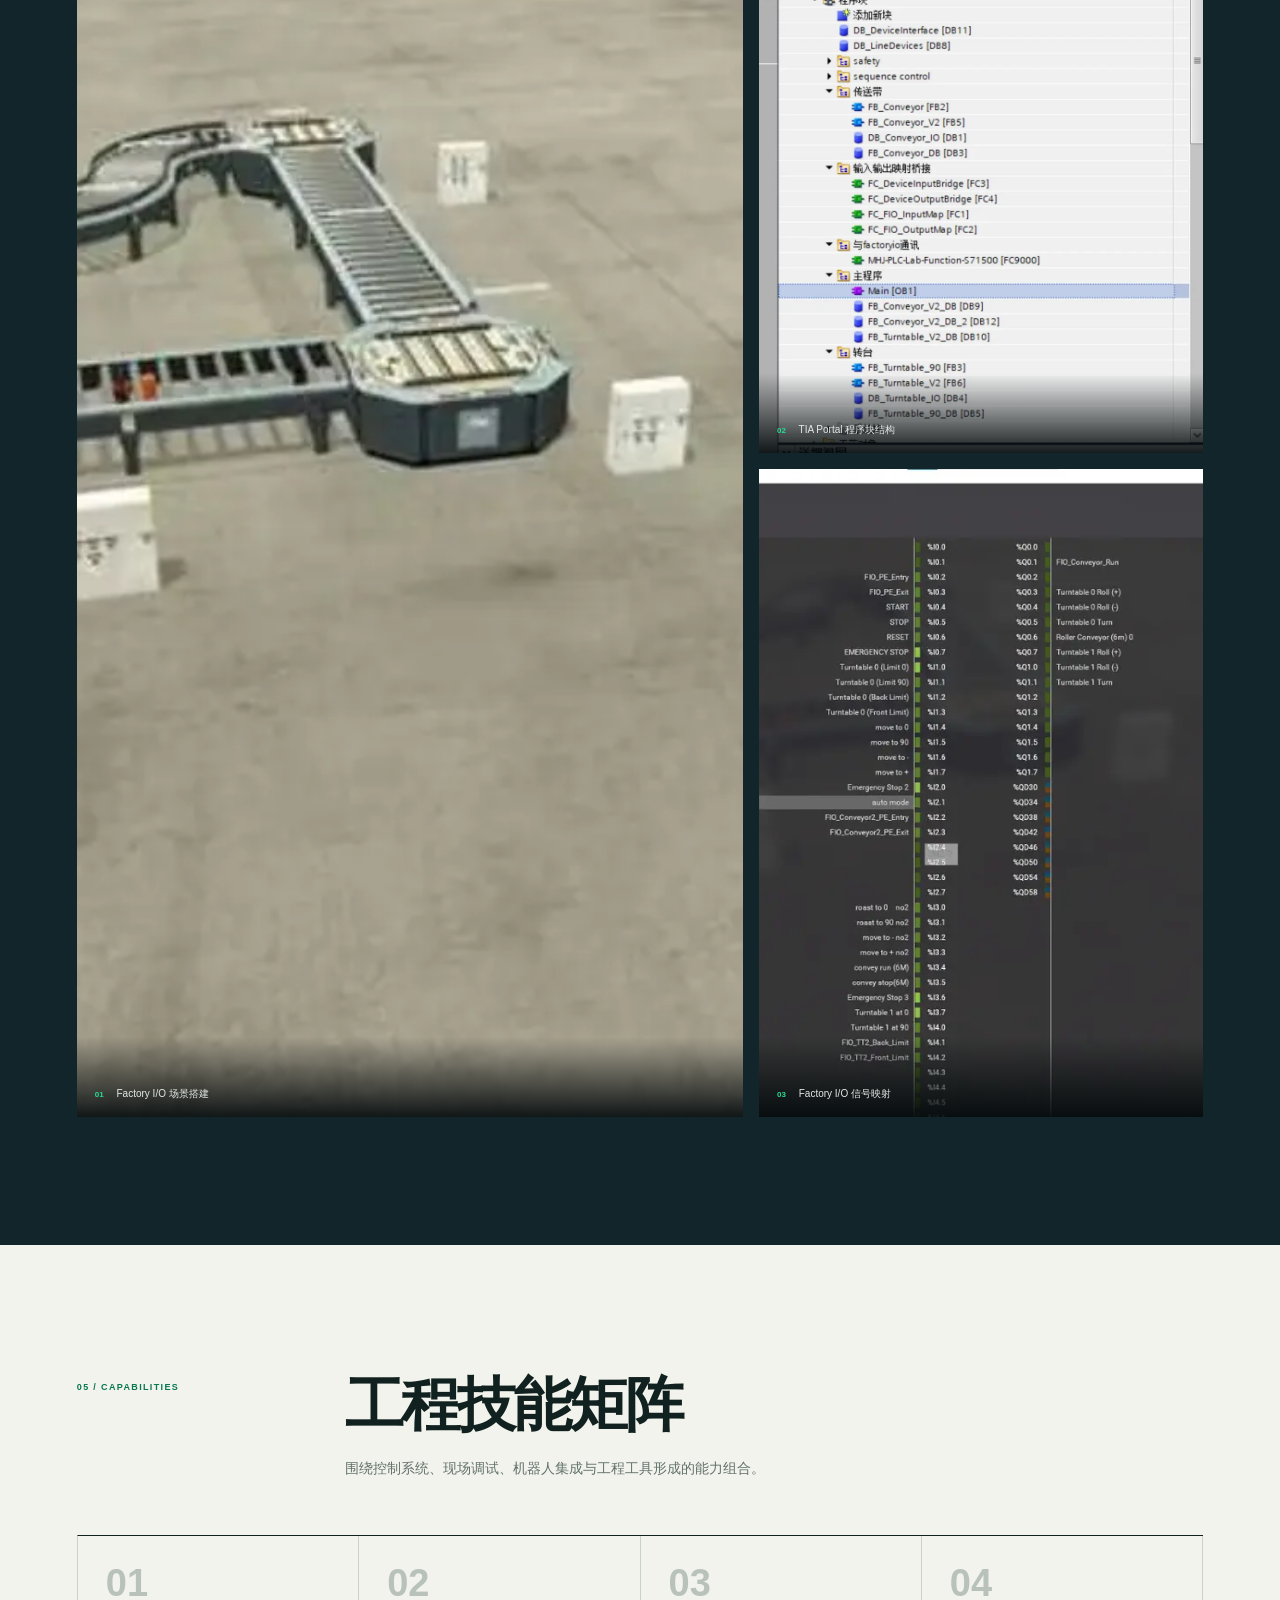
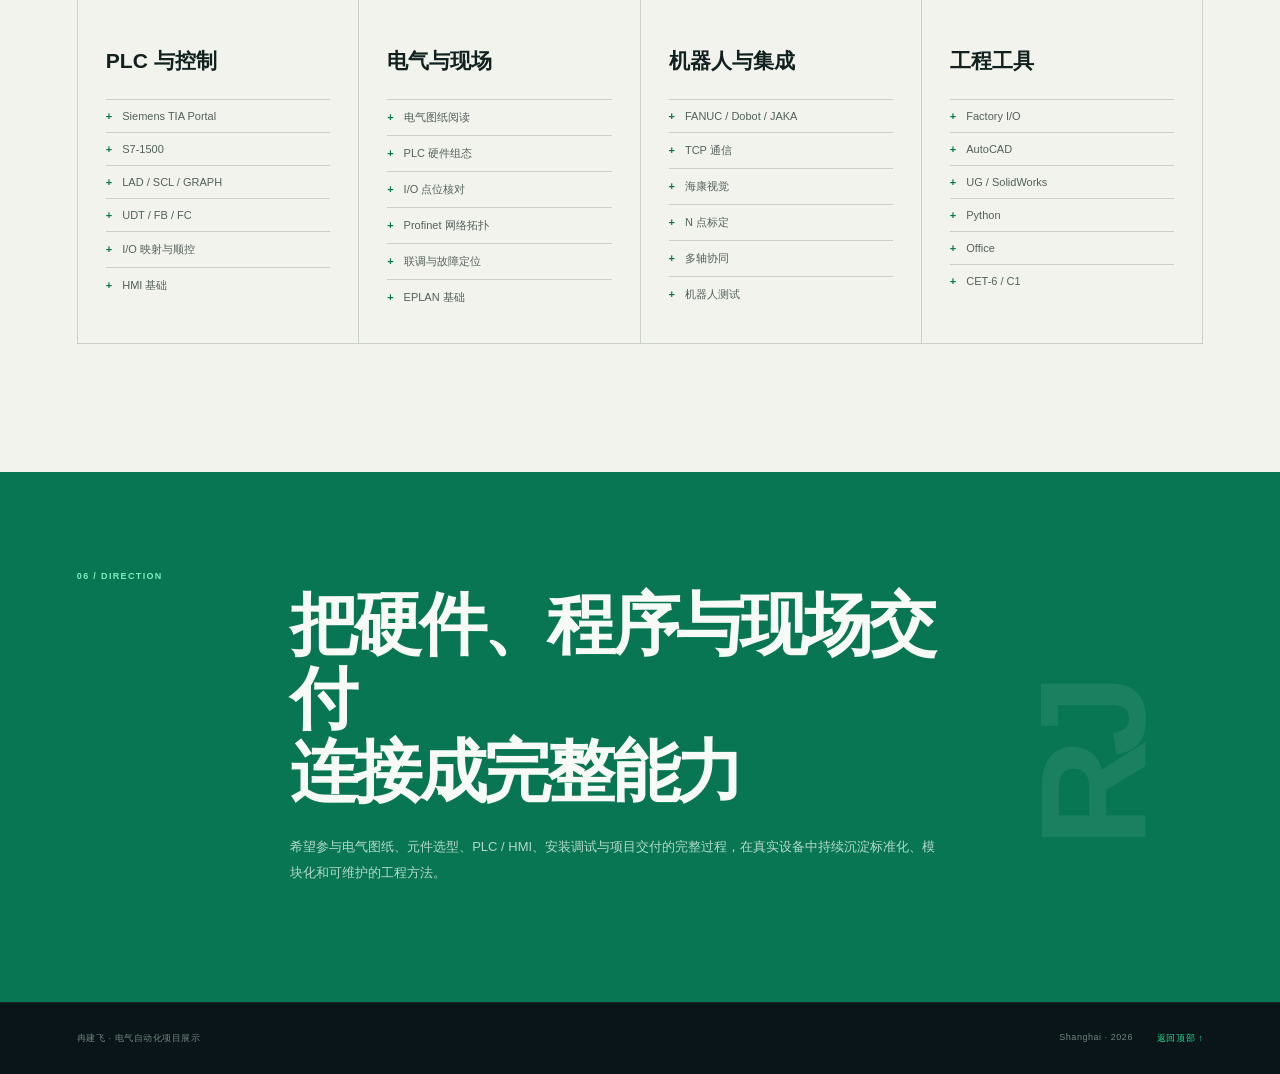
==== commit 7c885ef5: "恢复并前置自我介绍" ====
--- a/electrical-showcase/index.html
+++ b/electrical-showcase/index.html
@@ -187,6 +187,18 @@
 footer div { display: flex; gap: 24px; }
 footer a { color: var(--green); }
 
+
+.intro-section { padding-bottom: 82px; }
+.intro-card { display: grid; grid-template-columns: minmax(230px, .38fr) 1.62fr; border: 1px solid var(--ink); background: #f8faf5; }
+.intro-meta { min-height: 380px; padding: 32px; display: flex; flex-direction: column; color: var(--white); background: var(--ink); }
+.intro-meta > span, .intro-copy > span { color: var(--green); font: 800 9px/1 Arial, sans-serif; letter-spacing: .15em; }
+.intro-meta strong { margin-top: auto; font-size: 32px; letter-spacing: -.04em; }
+.intro-meta p { margin: 13px 0 0; color: #91a49d; font-size: 10px; line-height: 1.8; letter-spacing: .04em; }
+.intro-copy { padding: clamp(36px, 5vw, 70px); position: relative; display: flex; flex-direction: column; justify-content: center; overflow: hidden; }
+.intro-copy::before { content: "“"; position: absolute; right: 30px; top: -20px; color: #e0e7df; font: 150px/1 Georgia, serif; }
+.intro-copy > span { color: var(--green-dark); position: relative; z-index: 1; }
+.intro-copy p { max-width: 920px; margin: 25px 0 0; position: relative; z-index: 1; color: #33423d; font-size: clamp(14px, 1.25vw, 17px); line-height: 2.12; }
+
 @media (max-width: 1120px) {
   .topbar { grid-template-columns: 1fr auto; }
   .topbar nav { display: none; }
@@ -214,6 +226,10 @@
   .section { padding: 78px 20px; }
   .section-heading { grid-template-columns: 1fr; gap: 14px; margin-bottom: 38px; }
   .section-heading h2 { font-size: 38px; }
+  .intro-card { grid-template-columns: 1fr; }
+  .intro-meta { min-height: 210px; }
+  .intro-copy { padding: 36px 24px; }
+  .intro-copy p { font-size: 14px; line-height: 2; }
   .profile-grid { grid-template-columns: 1fr; }
   .profile-grid article { min-height: 270px; }
   .timeline-item { grid-template-columns: 1fr; gap: 20px; padding: 28px 0; }
@@ -239,7 +255,7 @@
   .topbar nav, .download-link, .hero-actions { display: none; }
   .hero { min-height: 720px; }
   .section, .project-inner { max-width: none; }
-  .profile-grid, .timeline-item, .architecture, .method-grid, .skills-grid { break-inside: avoid; }
+  .intro-card, .profile-grid, .timeline-item, .architecture, .method-grid, .skills-grid { break-inside: avoid; }
 }
 </style>
 </head>
@@ -247,7 +263,7 @@
 <main>
   <header class="topbar">
     <a class="brand" href="#top"><span class="brand-mark">RJ</span><span>冉建飞<small>ELECTRICAL AUTOMATION</small></span></a>
-    <nav><a href="#profile">个人概览</a><a href="#experience">现场经历</a><a href="#project">项目展示</a><a href="#skills">工程技能</a></nav>
+    <nav><a href="#intro">自我介绍</a><a href="#experience">现场经历</a><a href="#project">项目展示</a><a href="#skills">工程技能</a></nav>
     <span class="download-link">公开展示 <span>✓</span></span>
   </header>
   <section class="hero" id="top">
@@ -266,8 +282,26 @@
       <p class="system-note">硬件、软件与现场结果保持一致，是我持续构建的工程能力。</p>
     </aside>
   </section>
+
+  <section class="section intro-section" id="intro">
+    <div class="section-heading">
+      <p class="section-index">01 / INTRODUCTION</p>
+      <div><h2>自我介绍</h2><p>从个人经历、现场实践到希望发展的完整电气工程方向。</p></div>
+    </div>
+    <div class="intro-card">
+      <aside class="intro-meta">
+        <span>SELF INTRODUCTION</span>
+        <strong>冉建飞</strong>
+        <p>智能制造工程<br>PLC · ROBOTICS · FIELD</p>
+      </aside>
+      <article class="intro-copy">
+        <span>PERSONAL STATEMENT</span>
+        <p>您好，我叫冉建飞，本科就读于上海第二工业大学智能制造工程专业，目前在上海先惠从事 PLC 相关工作。我的工作重心是西门子 TIA Portal 和 S7-1500，参与过墨西哥奥迪、天津大众项目中的节能逻辑、手动控制、传感器调用，也做过根据电气图纸进行硬件组态、网络拓扑核对、现场 I/O 点位核对和联调排故。此前我在节卡做过机器人硬件测试，在校也参加过越疆机械臂与视觉分拣项目，所以我对设备从硬件、控制到动作结果的整条链路比较感兴趣。这个岗位同时覆盖前期电气设计和后期 PLC、HMI 调试，和我希望发展的方向非常一致。EPLAN 我大学学过，目前主要能看图、按图核对和做基础组态，还没有独立完成整套图纸；但我正在利用业余时间用 Factory I/O 复刻现场输送线，并尝试用 UDT、FB、FC 做结构化封装。我希望在真实项目中把硬件设计短板尽快补上，成长为能够从设计一直负责到现场交付的电气工程师。</p>
+      </article>
+    </div>
+  </section>
   <section class="section profile-section" id="profile">
-    <div class="section-heading"><p class="section-index">01 / PROFILE</p><div><h2>从现场出发，理解整台设备</h2><p>智能制造工程背景，将 PLC 控制、机器人、视觉、机械与现场调试连接在同一条工程链路中。</p></div></div>
+    <div class="section-heading"><p class="section-index">02 / PROFILE</p><div><h2>从现场出发，理解整台设备</h2><p>智能制造工程背景，将 PLC 控制、机器人、视觉、机械与现场调试连接在同一条工程链路中。</p></div></div>
     <div class="profile-grid">
       <article class="profile-main"><p class="card-label">CURRENT FOCUS</p><h3>电气自动化与设备控制</h3><p>当前从事 PLC 相关工作，参与汽车产线控制程序、硬件组态、I/O 核对和现场联调。同时通过 Factory I/O 复刻典型输送机构，验证结构化编程与模块复用思路。</p><div class="focus-tags"><span>PLC / HMI</span><span>Electrical</span><span>Commissioning</span><span>Robotics</span></div></article>
       <article><span class="metric">01</span><p class="card-label">EDUCATION</p><h3>上海第二工业大学</h3><p>智能制造工程 · 本科<br>2022.09 — 2026.06</p></article>
@@ -276,7 +310,7 @@
     </div>
   </section>
   <section class="section experience-section" id="experience">
-    <div class="section-heading"><p class="section-index">02 / EXPERIENCE</p><div><h2>现场经历与工程实践</h2><p>从汽车产线 PLC 到协作机器人测试，再到视觉分拣与机器人集成，持续积累设备全链路视角。</p></div></div>
+    <div class="section-heading"><p class="section-index">03 / EXPERIENCE</p><div><h2>现场经历与工程实践</h2><p>从汽车产线 PLC 到协作机器人测试，再到视觉分拣与机器人集成，持续积累设备全链路视角。</p></div></div>
     <div class="timeline">
   <article class="timeline-item">
     <div class="timeline-time"><span>01</span><p>2026.02 — 至今</p></div>
@@ -300,7 +334,7 @@
   </article></div>
   </section>
   <section class="project-section" id="project"><div class="section project-inner">
-    <div class="section-heading light"><p class="section-index">03 / FEATURED PROJECT</p><div><h2>输送线与转台控制仿真</h2><p>以汽车产线典型输送机构为原型，在 TIA Portal 与 Factory I/O 中搭建可复用、可监控的控制结构。</p></div></div>
+    <div class="section-heading light"><p class="section-index">04 / FEATURED PROJECT</p><div><h2>输送线与转台控制仿真</h2><p>以汽车产线典型输送机构为原型，在 TIA Portal 与 Factory I/O 中搭建可复用、可监控的控制结构。</p></div></div>
     <div class="project-summary"><div><p class="project-overline">PERSONAL ENGINEERING PRACTICE</p><h3>不只让机构动作，也让程序结构清晰</h3></div><p>场景包含直线输送带、弯道输送带与转台。控制程序将物理 I/O、设备接口和机构逻辑分层组织，使相似设备可以复用同一类功能块，并为后续扩展、监控与故障定位保留清晰路径。</p></div>
     <div class="architecture">
   <div class="arch-item"><span>01</span><small>现场信号</small><strong>Factory I/O 传感器</strong><i>→</i></div>
@@ -318,12 +352,12 @@
     <div class="project-stats"><div><small>SCENE</small><strong>输送带 · 弯道 · 转台</strong></div><div><small>SIGNALS</small><strong>光电 · 限位 · 模式 · 急停</strong></div><div><small>STRUCTURE</small><strong>UDT · FB · FC · 实例 DB</strong></div></div>
     <div class="gallery"><figure class="gallery-scene"><img src="assets/factory-scene.webp" alt="Factory I/O 输送线和转台仿真场景"><figcaption><span>01</span> Factory I/O 场景搭建</figcaption></figure><figure class="gallery-tree"><img src="assets/tia-project-tree.webp" alt="TIA Portal 项目结构与功能块"><figcaption><span>02</span> TIA Portal 程序块结构</figcaption></figure><figure class="gallery-map"><img src="assets/factory-io-map.webp" alt="Factory I/O 与 S7-PLCSIM 信号映射"><figcaption><span>03</span> Factory I/O 信号映射</figcaption></figure></div>
   </div></section>
-  <section class="section skills-section" id="skills"><div class="section-heading"><p class="section-index">04 / CAPABILITIES</p><div><h2>工程技能矩阵</h2><p>围绕控制系统、现场调试、机器人集成与工程工具形成的能力组合。</p></div></div><div class="skills-grid">
+  <section class="section skills-section" id="skills"><div class="section-heading"><p class="section-index">05 / CAPABILITIES</p><div><h2>工程技能矩阵</h2><p>围绕控制系统、现场调试、机器人集成与工程工具形成的能力组合。</p></div></div><div class="skills-grid">
   <article><span>01</span><h3>PLC 与控制</h3><ul><li>Siemens TIA Portal</li><li>S7-1500</li><li>LAD / SCL / GRAPH</li><li>UDT / FB / FC</li><li>I/O 映射与顺控</li><li>HMI 基础</li></ul></article>
   <article><span>02</span><h3>电气与现场</h3><ul><li>电气图纸阅读</li><li>PLC 硬件组态</li><li>I/O 点位核对</li><li>Profinet 网络拓扑</li><li>联调与故障定位</li><li>EPLAN 基础</li></ul></article>
   <article><span>03</span><h3>机器人与集成</h3><ul><li>FANUC / Dobot / JAKA</li><li>TCP 通信</li><li>海康视觉</li><li>N 点标定</li><li>多轴协同</li><li>机器人测试</li></ul></article>
   <article><span>04</span><h3>工程工具</h3><ul><li>Factory I/O</li><li>AutoCAD</li><li>UG / SolidWorks</li><li>Python</li><li>Office</li><li>CET-6 / C1</li></ul></article></div></section>
-  <section class="closing"><div class="closing-inner"><p class="section-index">05 / DIRECTION</p><div><h2>把硬件、程序与现场交付<br>连接成完整能力</h2><p>希望参与电气图纸、元件选型、PLC / HMI、安装调试与项目交付的完整过程，在真实设备中持续沉淀标准化、模块化和可维护的工程方法。</p></div><div class="closing-mark">RJ</div></div></section>
+  <section class="closing"><div class="closing-inner"><p class="section-index">06 / DIRECTION</p><div><h2>把硬件、程序与现场交付<br>连接成完整能力</h2><p>希望参与电气图纸、元件选型、PLC / HMI、安装调试与项目交付的完整过程，在真实设备中持续沉淀标准化、模块化和可维护的工程方法。</p></div><div class="closing-mark">RJ</div></div></section>
   <footer><p>冉建飞 · 电气自动化项目展示</p><div><span>Shanghai · 2026</span><a href="#top">返回顶部 ↑</a></div></footer>
 </main>
 </body>
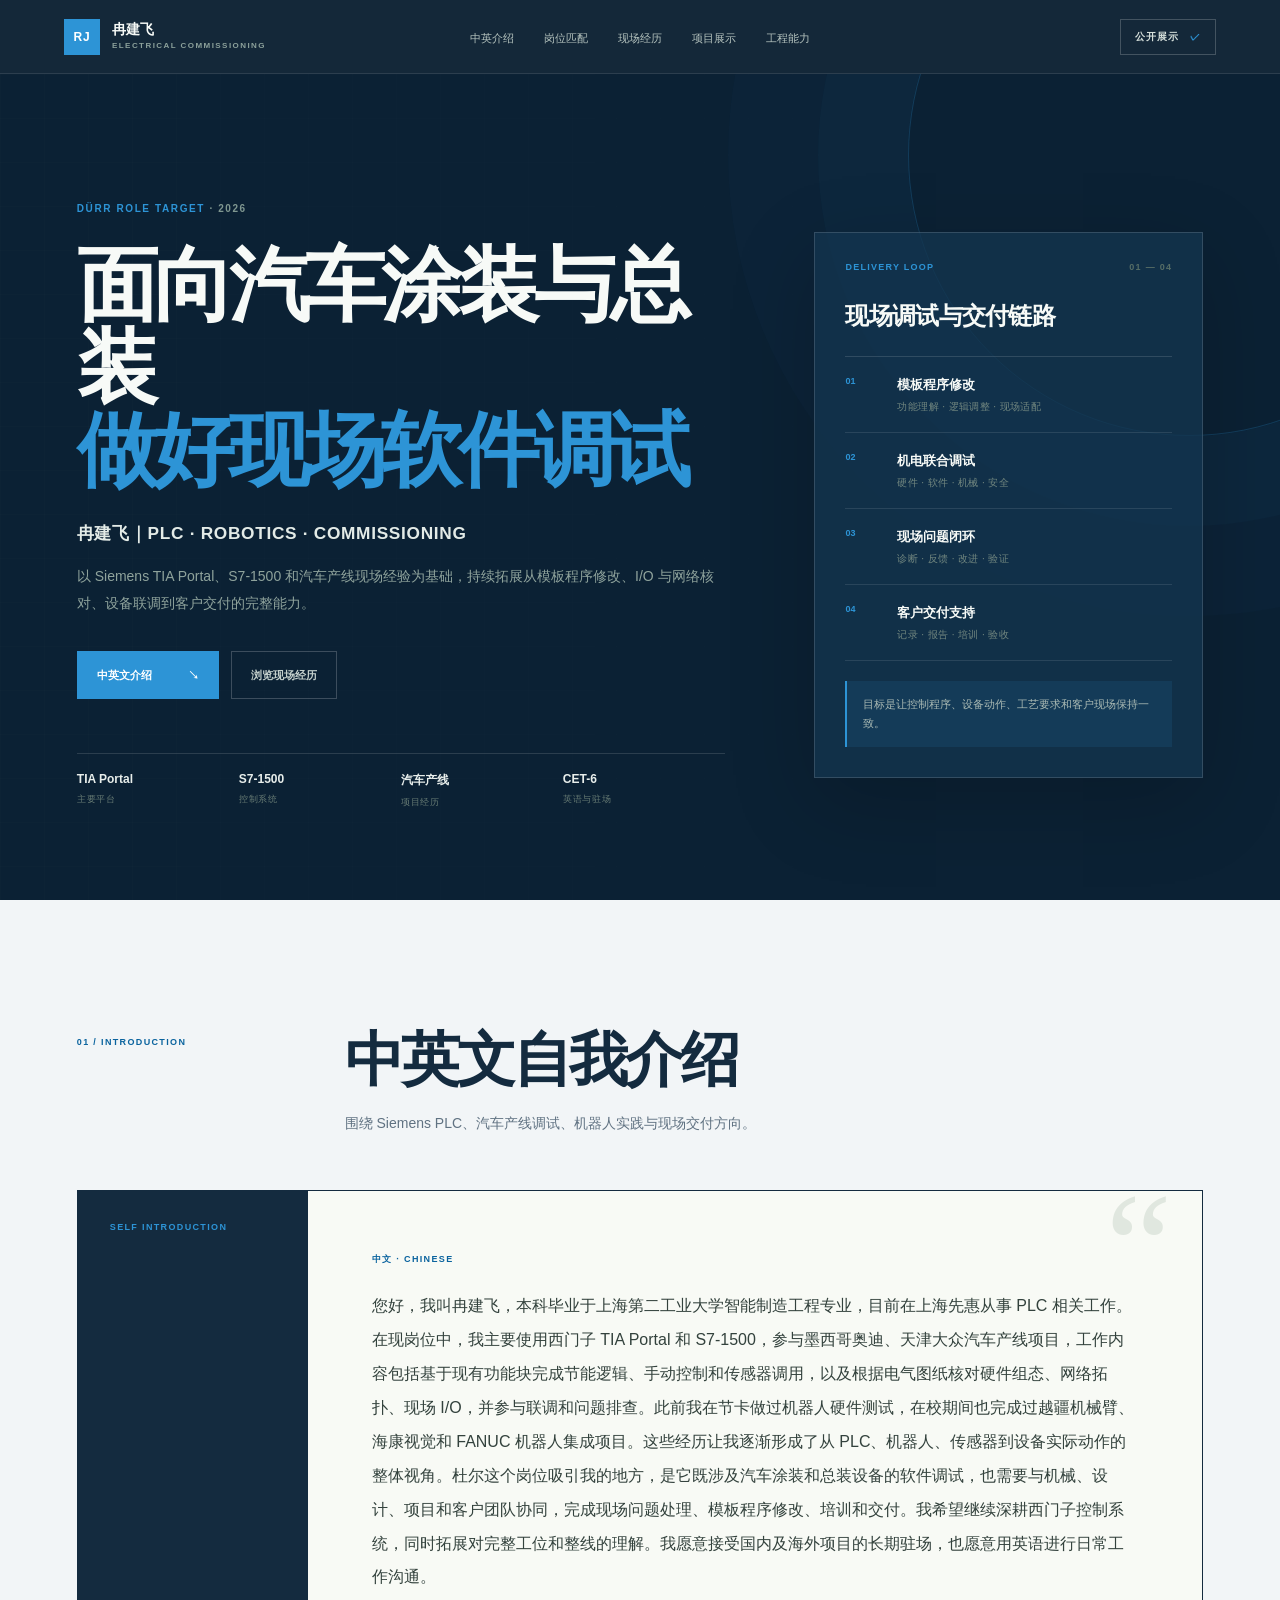
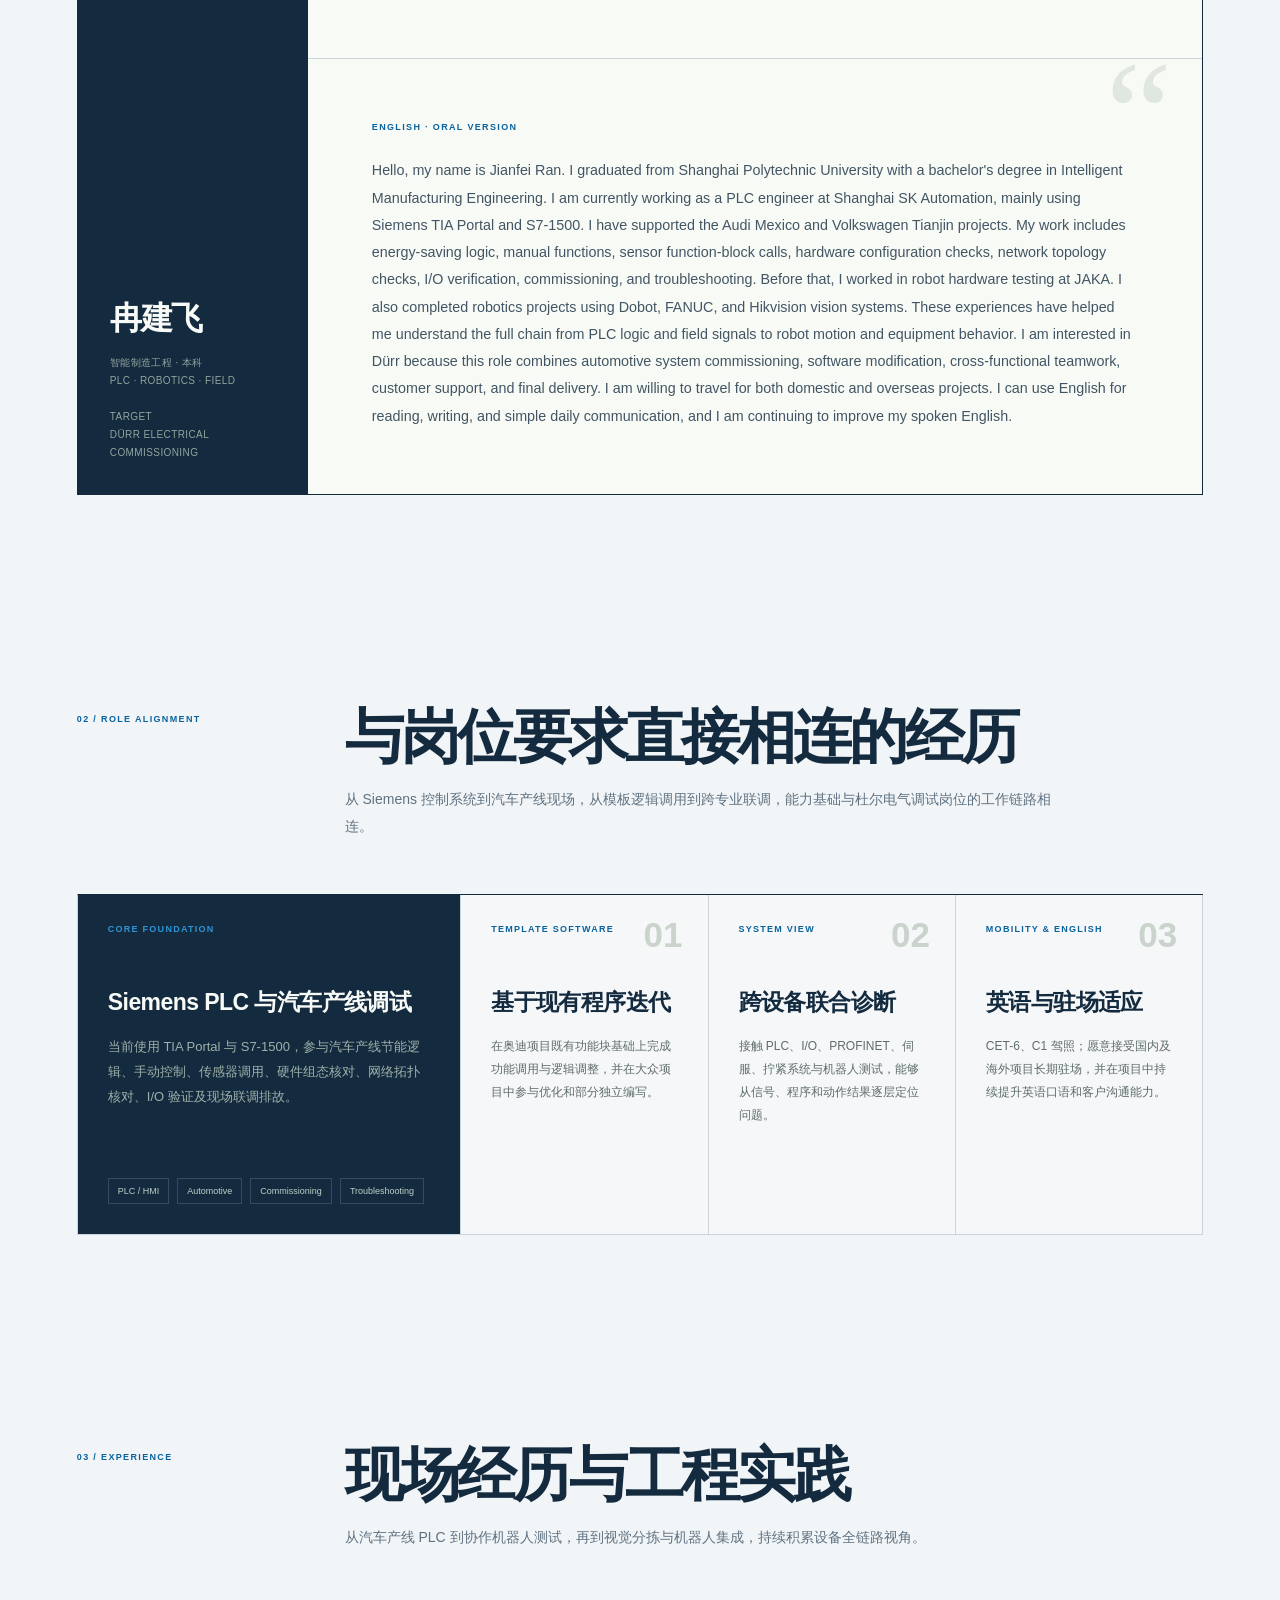
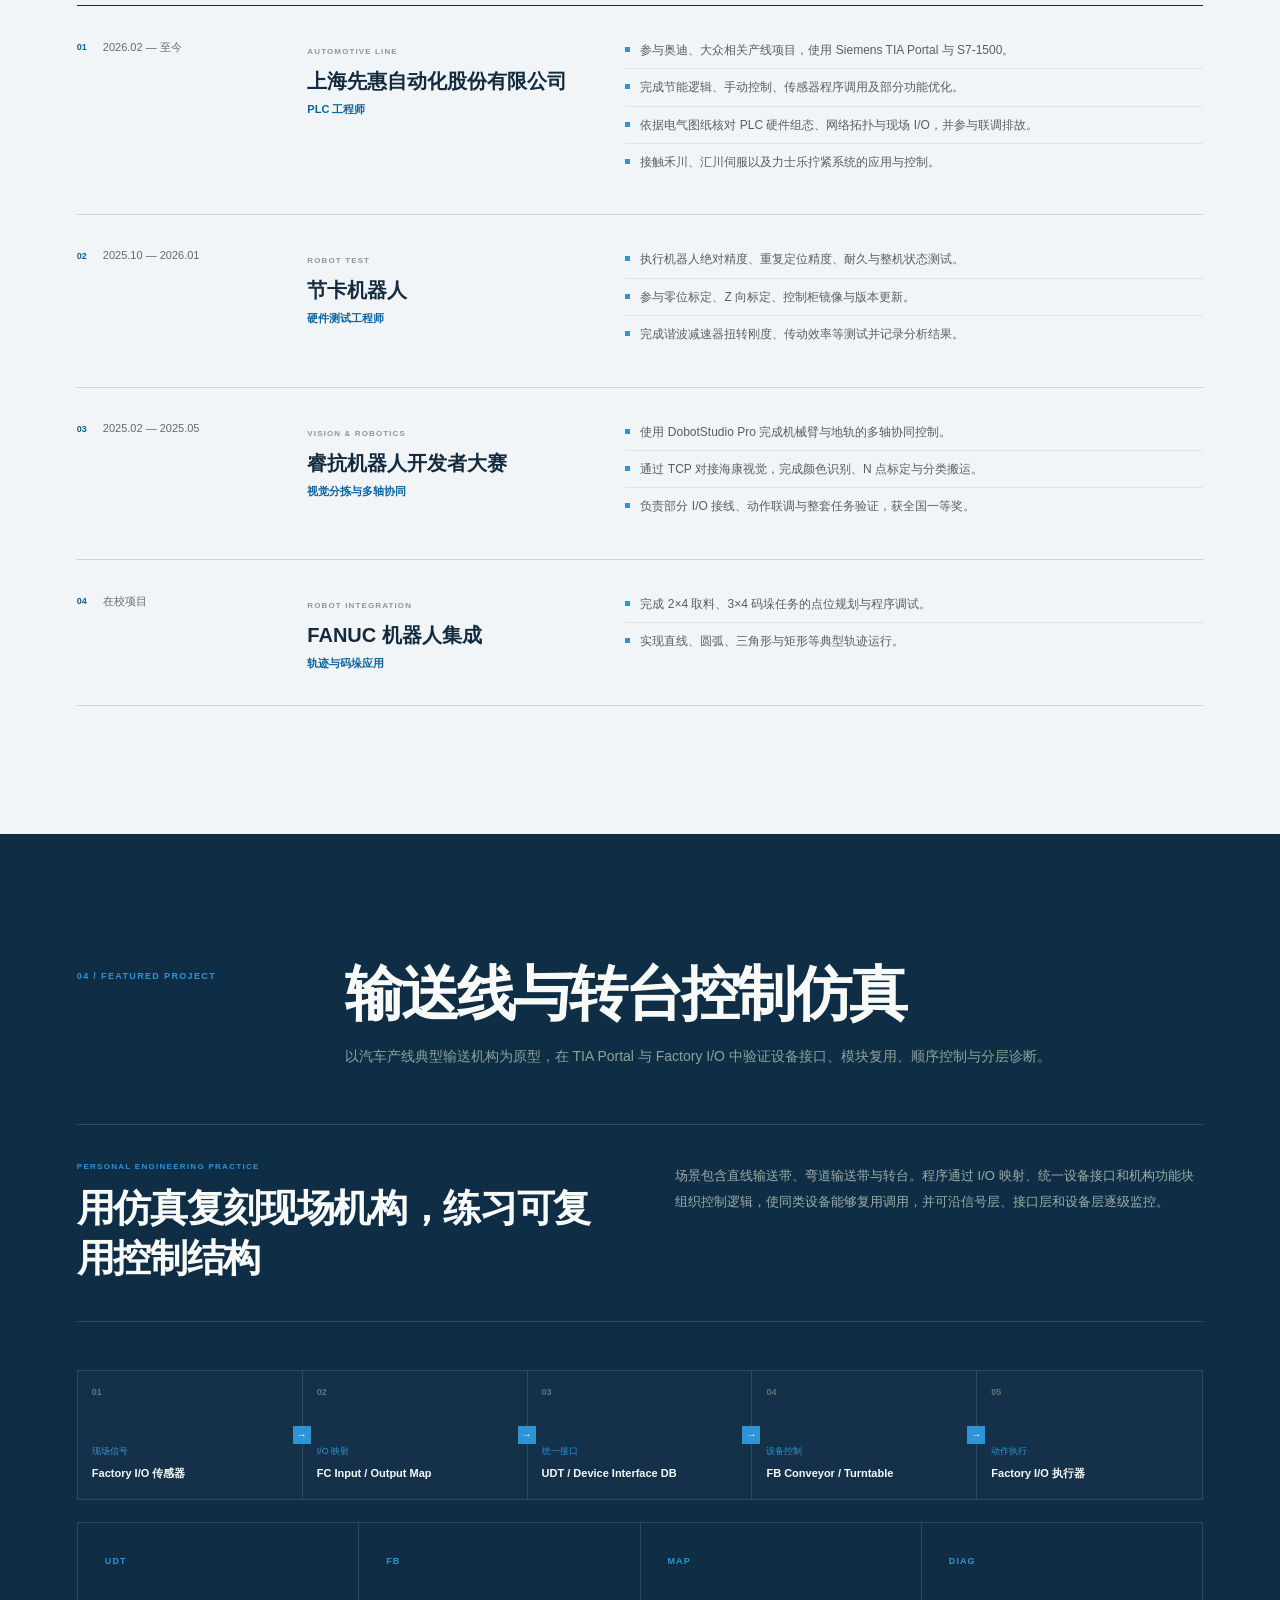
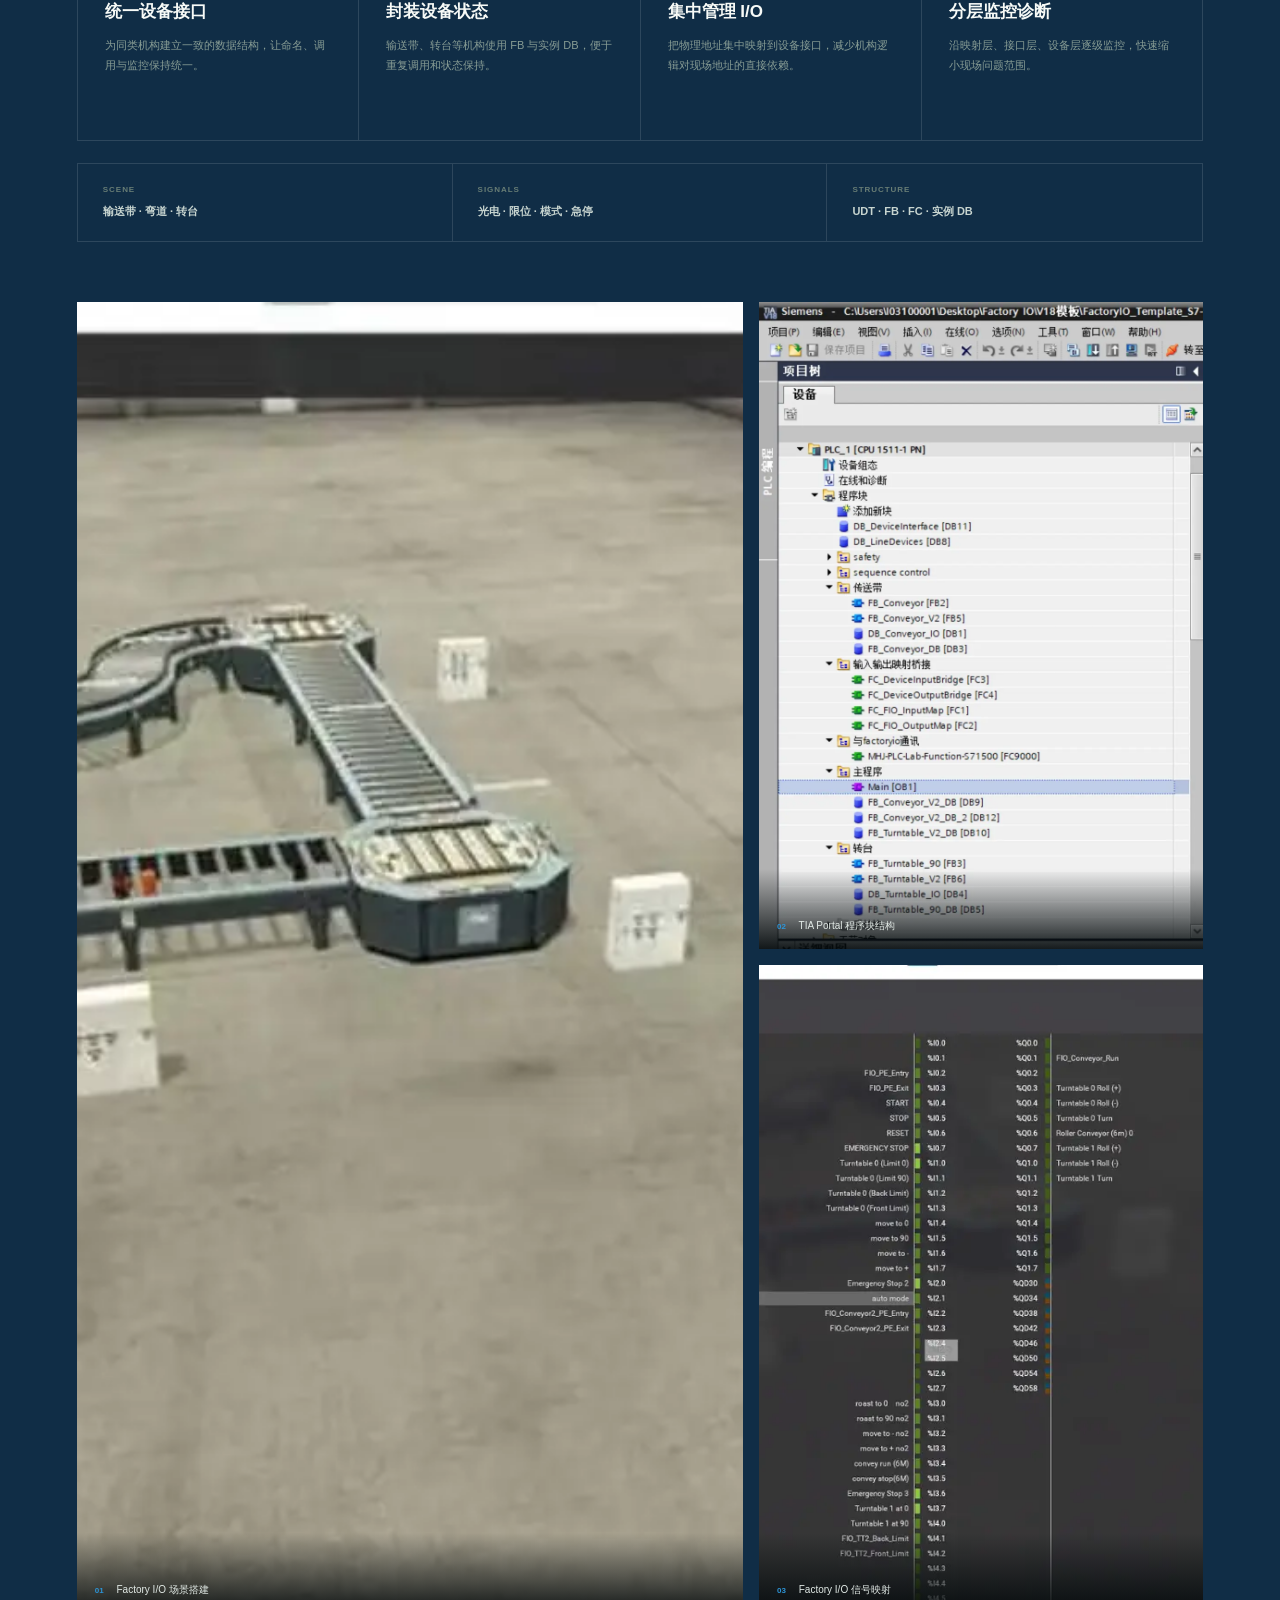
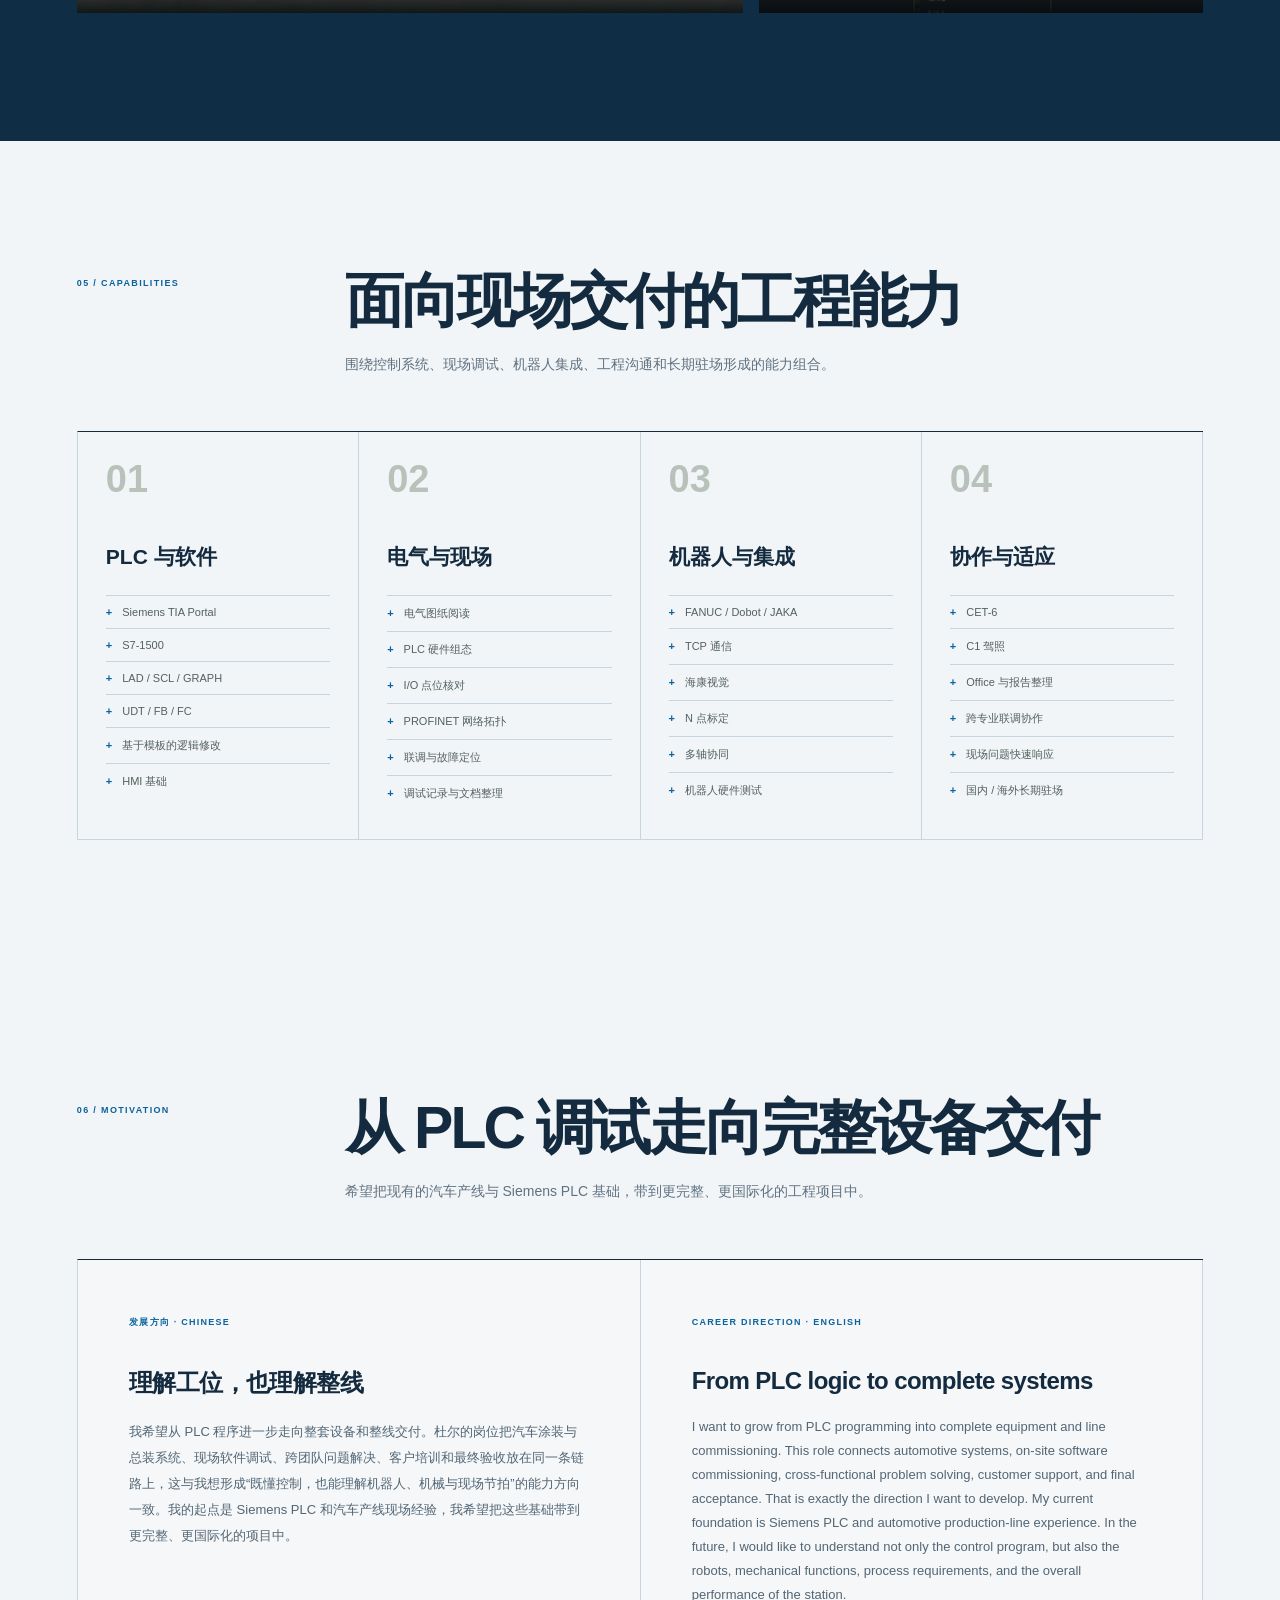
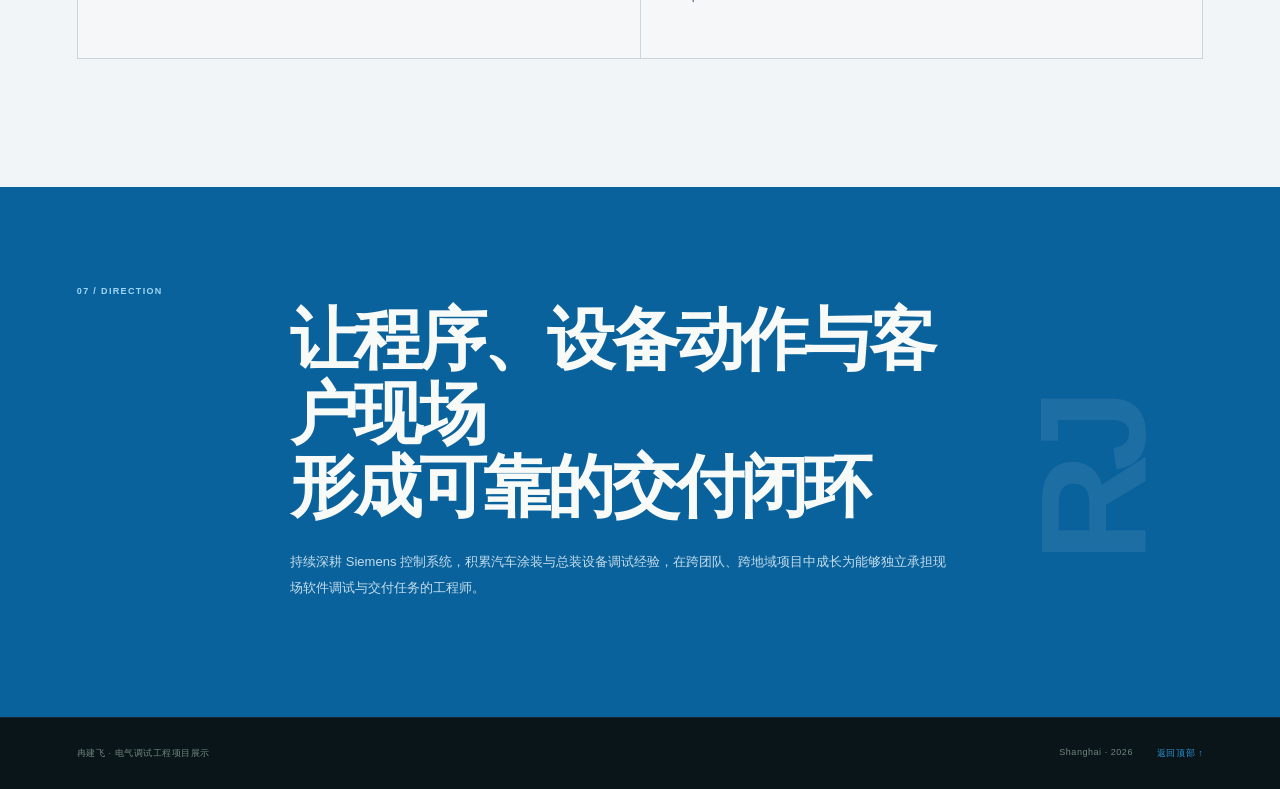
==== commit df61277e: "调整为杜尔电气调试双语展示" ====
--- a/electrical-showcase/index.html
+++ b/electrical-showcase/index.html
@@ -3,19 +3,19 @@
 <head>
   <meta charset="utf-8">
   <meta name="viewport" content="width=device-width, initial-scale=1">
-  <meta name="description" content="冉建飞的电气自动化、PLC、机器人与现场调试项目展示。">
-  <title>冉建飞｜电气自动化项目展示</title>
+  <meta name="description" content="冉建飞面向汽车涂装与总装设备调试岗位的中英文项目展示。">
+  <title>冉建飞｜电气调试工程项目展示</title>
   <style>:root {
-  --ink: #11211f;
-  --ink-2: #172b2c;
-  --paper: #f2f3ed;
-  --paper-2: #e8ebe3;
-  --line: #cad1ca;
-  --muted: #64726d;
-  --green: #27dc91;
-  --green-dark: #087852;
-  --night: #0d1a1e;
-  --night-2: #12252a;
+  --ink: #142b3f;
+  --ink-2: #173650;
+  --paper: #f2f5f7;
+  --paper-2: #e7edf2;
+  --line: #c9d5de;
+  --muted: #607282;
+  --green: #2d94d6;
+  --green-dark: #0a639e;
+  --night: #0b2134;
+  --night-2: #102d46;
   --white: #f7faf7;
 }
 
@@ -41,12 +41,12 @@
   top: 0;
   z-index: 50;
   color: var(--white);
-  background: rgba(10, 24, 28, .94);
+  background: rgba(8, 29, 47, .95);
   border-bottom: 1px solid rgba(255, 255, 255, .1);
   backdrop-filter: blur(18px);
 }
 .brand { display: flex; align-items: center; gap: 12px; font-size: 14px; font-weight: 800; line-height: 1.1; }
-.brand-mark { width: 36px; height: 36px; display: grid; place-items: center; color: #062219; background: var(--green); font: 900 12px/1 Arial, sans-serif; letter-spacing: .06em; }
+.brand-mark { width: 36px; height: 36px; display: grid; place-items: center; color: #ffffff; background: var(--green); font: 900 12px/1 Arial, sans-serif; letter-spacing: .06em; }
 .brand small { display: block; margin-top: 5px; color: #8ca19b; font-size: 8px; font-weight: 600; letter-spacing: .18em; }
 .topbar nav { display: flex; gap: 30px; color: #b6c4bf; font-size: 11px; }
 .topbar nav a { position: relative; padding: 30px 0 27px; }
@@ -68,7 +68,7 @@
   color: var(--white);
   background: var(--night);
 }
-.hero::before { content: ""; position: absolute; width: 560px; height: 560px; right: -190px; top: -200px; border: 1px solid rgba(39, 220, 145, .2); border-radius: 50%; box-shadow: 0 0 0 90px rgba(39, 220, 145, .025), 0 0 0 180px rgba(39, 220, 145, .014); }
+.hero::before { content: ""; position: absolute; width: 560px; height: 560px; right: -190px; top: -200px; border: 1px solid rgba(45, 148, 214, .24); border-radius: 50%; box-shadow: 0 0 0 90px rgba(45, 148, 214, .03), 0 0 0 180px rgba(45, 148, 214, .018); }
 .hero-grid { position: absolute; inset: 0; opacity: .25; background-image: linear-gradient(rgba(255, 255, 255, .035) 1px, transparent 1px), linear-gradient(90deg, rgba(255, 255, 255, .035) 1px, transparent 1px); background-size: 44px 44px; mask-image: linear-gradient(to right, black 10%, transparent 83%); }
 .hero-copy, .system-card { position: relative; z-index: 1; }
 .eyebrow { margin: 0 0 28px; color: #7f9790; font: 700 10px/1.5 Arial, sans-serif; letter-spacing: .16em; }
@@ -79,8 +79,8 @@
 .hero-summary { max-width: 740px; margin: 18px 0 0; color: #8fa39c; font-size: 14px; line-height: 1.95; }
 .hero-actions { display: flex; gap: 12px; margin-top: 34px; }
 .primary-button, .secondary-button { min-height: 48px; padding: 0 19px; display: inline-flex; align-items: center; justify-content: center; gap: 36px; border: 1px solid rgba(255, 255, 255, .2); font-size: 11px; font-weight: 800; }
-.primary-button { color: #052118; background: var(--green); border-color: var(--green); }
-.primary-button:hover { background: #4be7a4; }
+.primary-button { color: #ffffff; background: var(--green); border-color: var(--green); }
+.primary-button:hover { background: #55a9dc; }
 .secondary-button { color: #c4d0cc; }
 .secondary-button:hover { border-color: #6e817a; }
 .hero-facts { margin-top: 54px; display: grid; grid-template-columns: repeat(4, 1fr); border-top: 1px solid rgba(255, 255, 255, .13); }
@@ -88,7 +88,7 @@
 .hero-facts strong { display: block; color: #e8eeeb; font-size: 12px; }
 .hero-facts span { display: block; margin-top: 7px; color: #667a73; font-size: 9px; letter-spacing: .08em; }
 
-.system-card { padding: 30px; border: 1px solid rgba(255, 255, 255, .14); background: rgba(19, 41, 44, .72); box-shadow: 0 25px 80px rgba(0, 0, 0, .18); }
+.system-card { padding: 30px; border: 1px solid rgba(255, 255, 255, .14); background: rgba(19, 53, 80, .76); box-shadow: 0 25px 80px rgba(0, 0, 0, .18); }
 .system-card-head { display: flex; justify-content: space-between; color: var(--green); font: 700 9px/1 Arial, sans-serif; letter-spacing: .14em; }
 .system-card-head i { color: #566d66; font-style: normal; }
 .system-card h2 { margin: 28px 0 24px; font-size: 24px; letter-spacing: -.03em; }
@@ -97,7 +97,7 @@
 .loop-list article > span { color: var(--green); font: 700 9px/1.5 Arial, sans-serif; }
 .loop-list strong { font-size: 13px; }
 .loop-list p { margin: 6px 0 0; color: #71867f; font-size: 10px; letter-spacing: .04em; }
-.system-note { margin: 20px 0 0; padding: 14px 16px; color: #a9b9b3; background: rgba(39, 220, 145, .08); border-left: 2px solid var(--green); font-size: 11px; line-height: 1.75; }
+.system-note { margin: 20px 0 0; padding: 14px 16px; color: #a9b9b3; background: rgba(45, 148, 214, .11); border-left: 2px solid var(--green); font-size: 11px; line-height: 1.75; }
 
 .section { max-width: 1480px; margin: 0 auto; padding: clamp(84px, 10vw, 144px) clamp(20px, 6vw, 92px); }
 .section-heading { display: grid; grid-template-columns: minmax(120px, .27fr) 1fr; gap: 36px; margin-bottom: 54px; }
@@ -140,13 +140,13 @@
 .project-overline { margin: 0 0 12px; color: var(--green); font: 800 8px/1 Arial, sans-serif; letter-spacing: .16em; }
 .project-summary h3 { margin: 0; font-size: clamp(26px, 3vw, 42px); line-height: 1.3; letter-spacing: -.035em; }
 .project-summary > p { margin: 0; color: #9aada6; font-size: 13px; line-height: 2; }
-.architecture { margin-top: 48px; display: grid; grid-template-columns: repeat(7, 1fr); border: 1px solid rgba(255, 255, 255, .13); }
+.architecture { margin-top: 48px; display: grid; grid-template-columns: repeat(5, 1fr); border: 1px solid rgba(255, 255, 255, .13); }
 .arch-item { min-height: 128px; padding: 17px 14px; position: relative; display: flex; flex-direction: column; border-right: 1px solid rgba(255, 255, 255, .12); background: rgba(255, 255, 255, .02); }
 .arch-item:last-child { border-right: 0; }
 .arch-item > span { color: #62776f; font: 700 9px/1 Arial, sans-serif; }
 .arch-item small { margin-top: auto; color: var(--green); font-size: 9px; }
 .arch-item strong { margin-top: 8px; font-size: 11px; line-height: 1.45; word-break: break-word; }
-.arch-item i { width: 18px; height: 18px; position: absolute; z-index: 2; right: -9px; top: 50%; display: grid; place-items: center; transform: translateY(-50%); color: #082119; background: var(--green); font-size: 10px; font-style: normal; }
+.arch-item i { width: 18px; height: 18px; position: absolute; z-index: 2; right: -9px; top: 50%; display: grid; place-items: center; transform: translateY(-50%); color: #ffffff; background: var(--green); font-size: 10px; font-style: normal; }
 .method-grid { margin-top: 22px; display: grid; grid-template-columns: repeat(4, 1fr); border-top: 1px solid rgba(255, 255, 255, .12); border-left: 1px solid rgba(255, 255, 255, .12); }
 .method-grid article { min-height: 218px; padding: 27px; border-right: 1px solid rgba(255, 255, 255, .12); border-bottom: 1px solid rgba(255, 255, 255, .12); }
 .method-grid span { color: var(--green); font: 800 9px/1 Arial, sans-serif; letter-spacing: .12em; }
@@ -175,11 +175,11 @@
 .skills-grid li { padding: 10px 0; color: #53615c; border-top: 1px solid var(--line); font-size: 11px; }
 .skills-grid li::before { content: "+"; margin-right: 10px; color: var(--green-dark); font-weight: 900; }
 
-.closing { color: var(--white); background: #087652; }
+.closing { color: var(--white); background: #0a629c; }
 .closing-inner { max-width: 1480px; min-height: 530px; margin: 0 auto; padding: 90px clamp(20px, 6vw, 92px); display: grid; grid-template-columns: minmax(120px, .27fr) 1fr 220px; gap: 36px; align-items: center; position: relative; overflow: hidden; }
-.closing .section-index { color: #7cf0bd; align-self: start; }
+.closing .section-index { color: #9fd8f7; align-self: start; }
 .closing h2 { margin: 0; font-size: clamp(40px, 5.3vw, 76px); line-height: 1.08; letter-spacing: -.055em; }
-.closing p:not(.section-index) { max-width: 700px; margin: 26px 0 0; color: #b3d9ca; font-size: 13px; line-height: 2; }
+.closing p:not(.section-index) { max-width: 700px; margin: 26px 0 0; color: #c4ddec; font-size: 13px; line-height: 2; }
 .closing-mark { color: rgba(255, 255, 255, .08); font: 900 150px/1 Arial, sans-serif; letter-spacing: -.12em; transform: rotate(-90deg); }
 
 footer { min-height: 72px; padding: 0 clamp(20px, 6vw, 92px); display: flex; align-items: center; justify-content: space-between; color: #72867e; background: #091519; border-top: 1px solid rgba(255, 255, 255, .08); font-size: 9px; letter-spacing: .06em; }
@@ -198,6 +198,16 @@
 .intro-copy::before { content: "“"; position: absolute; right: 30px; top: -20px; color: #e0e7df; font: 150px/1 Georgia, serif; }
 .intro-copy > span { color: var(--green-dark); position: relative; z-index: 1; }
 .intro-copy p { max-width: 920px; margin: 25px 0 0; position: relative; z-index: 1; color: #33423d; font-size: clamp(14px, 1.25vw, 17px); line-height: 2.12; }
+.intro-meta { min-height: 710px; }
+.intro-languages { display: grid; grid-template-rows: auto auto; }
+.intro-copy + .intro-copy { border-top: 1px solid var(--line); }
+.intro-copy.english p { color: #425564; font-family: Arial, "Helvetica Neue", sans-serif; font-size: clamp(14px, 1.12vw, 16px); line-height: 1.9; }
+.motivation-grid { display: grid; grid-template-columns: 1fr 1fr; border-top: 1px solid var(--ink); border-left: 1px solid var(--line); }
+.motivation-card { min-height: 330px; padding: clamp(30px, 4vw, 54px); border-right: 1px solid var(--line); border-bottom: 1px solid var(--line); background: rgba(255, 255, 255, .22); }
+.motivation-card span { color: var(--green-dark); font: 800 9px/1 Arial, sans-serif; letter-spacing: .14em; }
+.motivation-card h3 { margin: 38px 0 20px; font-size: 24px; letter-spacing: -.025em; }
+.motivation-card p { margin: 0; color: #536675; font-size: 13px; line-height: 2; }
+.motivation-card.english p { font-family: Arial, "Helvetica Neue", sans-serif; line-height: 1.85; }
 
 @media (max-width: 1120px) {
   .topbar { grid-template-columns: 1fr auto; }
@@ -230,6 +240,9 @@
   .intro-meta { min-height: 210px; }
   .intro-copy { padding: 36px 24px; }
   .intro-copy p { font-size: 14px; line-height: 2; }
+  .intro-meta { min-height: 230px; }
+  .motivation-grid { grid-template-columns: 1fr; }
+  .motivation-card { min-height: auto; }
   .profile-grid { grid-template-columns: 1fr; }
   .profile-grid article { min-height: 270px; }
   .timeline-item { grid-template-columns: 1fr; gap: 20px; padding: 28px 0; }
@@ -262,51 +275,57 @@
 <body>
 <main>
   <header class="topbar">
-    <a class="brand" href="#top"><span class="brand-mark">RJ</span><span>冉建飞<small>ELECTRICAL AUTOMATION</small></span></a>
-    <nav><a href="#intro">自我介绍</a><a href="#experience">现场经历</a><a href="#project">项目展示</a><a href="#skills">工程技能</a></nav>
+    <a class="brand" href="#top"><span class="brand-mark">RJ</span><span>冉建飞<small>ELECTRICAL COMMISSIONING</small></span></a>
+    <nav><a href="#intro">中英介绍</a><a href="#profile">岗位匹配</a><a href="#experience">现场经历</a><a href="#project">项目展示</a><a href="#skills">工程能力</a></nav>
     <span class="download-link">公开展示 <span>✓</span></span>
   </header>
   <section class="hero" id="top">
     <div class="hero-grid"></div>
     <div class="hero-copy">
-      <p class="eyebrow"><span>PROJECT SHOWCASE</span> · 2026</p>
-      <h1>让设备从图纸<br><em>走到稳定运行</em></h1>
-      <p class="hero-lead">冉建飞｜智能制造工程｜PLC &amp; ROBOTICS</p>
-      <p class="hero-summary">具备 Siemens TIA Portal、S7-1500、汽车产线调试与机器人集成经历，关注电气硬件、控制程序和现场动作之间的完整工程链路。</p>
-      <div class="hero-actions"><a class="primary-button" href="#project">查看核心项目 <span>↘</span></a><a class="secondary-button" href="#experience">浏览现场经历</a></div>
-      <div class="hero-facts"><div><strong>TIA Portal</strong><span>主要平台</span></div><div><strong>S7-1500</strong><span>控制系统</span></div><div><strong>汽车产线</strong><span>现场经历</span></div><div><strong>CET-6</strong><span>英语能力</span></div></div>
+      <p class="eyebrow"><span>DÜRR ROLE TARGET</span> · 2026</p>
+      <h1>面向汽车涂装与总装<br><em>做好现场软件调试</em></h1>
+      <p class="hero-lead">冉建飞｜PLC · ROBOTICS · COMMISSIONING</p>
+      <p class="hero-summary">以 Siemens TIA Portal、S7-1500 和汽车产线现场经验为基础，持续拓展从模板程序修改、I/O 与网络核对、设备联调到客户交付的完整能力。</p>
+      <div class="hero-actions"><a class="primary-button" href="#intro">中英文介绍 <span>↘</span></a><a class="secondary-button" href="#experience">浏览现场经历</a></div>
+      <div class="hero-facts"><div><strong>TIA Portal</strong><span>主要平台</span></div><div><strong>S7-1500</strong><span>控制系统</span></div><div><strong>汽车产线</strong><span>项目经历</span></div><div><strong>CET-6</strong><span>英语与驻场</span></div></div>
     </div>
     <aside class="system-card">
-      <div class="system-card-head"><span>ENGINEERING LOOP</span><i>01 — 04</i></div><h2>完整电气工程链路</h2>
-      <div class="loop-list"><article><span>01</span><div><strong>电气设计</strong><p>图纸 · 选型 · BOM · I/O</p></div></article><article><span>02</span><div><strong>软件控制</strong><p>PLC · HMI · 通信 · 顺控</p></div></article><article><span>03</span><div><strong>现场调试</strong><p>对点 · 联锁 · 节拍 · 诊断</p></div></article><article><span>04</span><div><strong>交付闭环</strong><p>验证 · 文档 · 培训 · 维护</p></div></article></div>
-      <p class="system-note">硬件、软件与现场结果保持一致，是我持续构建的工程能力。</p>
+      <div class="system-card-head"><span>DELIVERY LOOP</span><i>01 — 04</i></div><h2>现场调试与交付链路</h2>
+      <div class="loop-list"><article><span>01</span><div><strong>模板程序修改</strong><p>功能理解 · 逻辑调整 · 现场适配</p></div></article><article><span>02</span><div><strong>机电联合调试</strong><p>硬件 · 软件 · 机械 · 安全</p></div></article><article><span>03</span><div><strong>现场问题闭环</strong><p>诊断 · 反馈 · 改进 · 验证</p></div></article><article><span>04</span><div><strong>客户交付支持</strong><p>记录 · 报告 · 培训 · 验收</p></div></article></div>
+      <p class="system-note">目标是让控制程序、设备动作、工艺要求和客户现场保持一致。</p>
     </aside>
   </section>
 
   <section class="section intro-section" id="intro">
     <div class="section-heading">
       <p class="section-index">01 / INTRODUCTION</p>
-      <div><h2>自我介绍</h2><p>从个人经历、现场实践到希望发展的完整电气工程方向。</p></div>
+      <div><h2>中英文自我介绍</h2><p>围绕 Siemens PLC、汽车产线调试、机器人实践与现场交付方向。</p></div>
     </div>
     <div class="intro-card">
       <aside class="intro-meta">
         <span>SELF INTRODUCTION</span>
         <strong>冉建飞</strong>
-        <p>智能制造工程<br>PLC · ROBOTICS · FIELD</p>
+        <p>智能制造工程 · 本科<br>PLC · ROBOTICS · FIELD<br><br>TARGET<br>DÜRR ELECTRICAL COMMISSIONING</p>
       </aside>
-      <article class="intro-copy">
-        <span>PERSONAL STATEMENT</span>
-        <p>您好，我叫冉建飞，本科就读于上海第二工业大学智能制造工程专业，目前在上海先惠从事 PLC 相关工作。我的工作重心是西门子 TIA Portal 和 S7-1500，参与过墨西哥奥迪、天津大众项目中的节能逻辑、手动控制、传感器调用，也做过根据电气图纸进行硬件组态、网络拓扑核对、现场 I/O 点位核对和联调排故。此前我在节卡做过机器人硬件测试，在校也参加过越疆机械臂与视觉分拣项目，所以我对设备从硬件、控制到动作结果的整条链路比较感兴趣。这个岗位同时覆盖前期电气设计和后期 PLC、HMI 调试，和我希望发展的方向非常一致。EPLAN 我大学学过，目前主要能看图、按图核对和做基础组态，还没有独立完成整套图纸；但我正在利用业余时间用 Factory I/O 复刻现场输送线，并尝试用 UDT、FB、FC 做结构化封装。我希望在真实项目中把硬件设计短板尽快补上，成长为能够从设计一直负责到现场交付的电气工程师。</p>
-      </article>
+      <div class="intro-languages">
+        <article class="intro-copy">
+          <span>中文 · CHINESE</span>
+          <p>您好，我叫冉建飞，本科毕业于上海第二工业大学智能制造工程专业，目前在上海先惠从事 PLC 相关工作。在现岗位中，我主要使用西门子 TIA Portal 和 S7-1500，参与墨西哥奥迪、天津大众汽车产线项目，工作内容包括基于现有功能块完成节能逻辑、手动控制和传感器调用，以及根据电气图纸核对硬件组态、网络拓扑、现场 I/O，并参与联调和问题排查。此前我在节卡做过机器人硬件测试，在校期间也完成过越疆机械臂、海康视觉和 FANUC 机器人集成项目。这些经历让我逐渐形成了从 PLC、机器人、传感器到设备实际动作的整体视角。杜尔这个岗位吸引我的地方，是它既涉及汽车涂装和总装设备的软件调试，也需要与机械、设计、项目和客户团队协同，完成现场问题处理、模板程序修改、培训和交付。我希望继续深耕西门子控制系统，同时拓展对完整工位和整线的理解。我愿意接受国内及海外项目的长期驻场，也愿意用英语进行日常工作沟通。</p>
+        </article>
+        <article class="intro-copy english">
+          <span>ENGLISH · ORAL VERSION</span>
+          <p>Hello, my name is Jianfei Ran. I graduated from Shanghai Polytechnic University with a bachelor's degree in Intelligent Manufacturing Engineering. I am currently working as a PLC engineer at Shanghai SK Automation, mainly using Siemens TIA Portal and S7-1500. I have supported the Audi Mexico and Volkswagen Tianjin projects. My work includes energy-saving logic, manual functions, sensor function-block calls, hardware configuration checks, network topology checks, I/O verification, commissioning, and troubleshooting. Before that, I worked in robot hardware testing at JAKA. I also completed robotics projects using Dobot, FANUC, and Hikvision vision systems. These experiences have helped me understand the full chain from PLC logic and field signals to robot motion and equipment behavior. I am interested in Dürr because this role combines automotive system commissioning, software modification, cross-functional teamwork, customer support, and final delivery. I am willing to travel for both domestic and overseas projects. I can use English for reading, writing, and simple daily communication, and I am continuing to improve my spoken English.</p>
+        </article>
+      </div>
     </div>
   </section>
   <section class="section profile-section" id="profile">
-    <div class="section-heading"><p class="section-index">02 / PROFILE</p><div><h2>从现场出发，理解整台设备</h2><p>智能制造工程背景，将 PLC 控制、机器人、视觉、机械与现场调试连接在同一条工程链路中。</p></div></div>
+    <div class="section-heading"><p class="section-index">02 / ROLE ALIGNMENT</p><div><h2>与岗位要求直接相连的经历</h2><p>从 Siemens 控制系统到汽车产线现场，从模板逻辑调用到跨专业联调，能力基础与杜尔电气调试岗位的工作链路相连。</p></div></div>
     <div class="profile-grid">
-      <article class="profile-main"><p class="card-label">CURRENT FOCUS</p><h3>电气自动化与设备控制</h3><p>当前从事 PLC 相关工作，参与汽车产线控制程序、硬件组态、I/O 核对和现场联调。同时通过 Factory I/O 复刻典型输送机构，验证结构化编程与模块复用思路。</p><div class="focus-tags"><span>PLC / HMI</span><span>Electrical</span><span>Commissioning</span><span>Robotics</span></div></article>
-      <article><span class="metric">01</span><p class="card-label">EDUCATION</p><h3>上海第二工业大学</h3><p>智能制造工程 · 本科<br>2022.09 — 2026.06</p></article>
-      <article><span class="metric">02</span><p class="card-label">RECOGNITION</p><h3>全国一等奖</h3><p>睿抗机器人开发者大赛<br>上海赛区二等奖</p></article>
-      <article><span class="metric">03</span><p class="card-label">ENGINEERING VIEW</p><h3>结构化与可维护</h3><p>通过统一接口、模块封装和分层映射，让程序更清晰、更易复用与诊断。</p></article>
+      <article class="profile-main"><p class="card-label">CORE FOUNDATION</p><h3>Siemens PLC 与汽车产线调试</h3><p>当前使用 TIA Portal 与 S7-1500，参与汽车产线节能逻辑、手动控制、传感器调用、硬件组态核对、网络拓扑核对、I/O 验证及现场联调排故。</p><div class="focus-tags"><span>PLC / HMI</span><span>Automotive</span><span>Commissioning</span><span>Troubleshooting</span></div></article>
+      <article><span class="metric">01</span><p class="card-label">TEMPLATE SOFTWARE</p><h3>基于现有程序迭代</h3><p>在奥迪项目既有功能块基础上完成功能调用与逻辑调整，并在大众项目中参与优化和部分独立编写。</p></article>
+      <article><span class="metric">02</span><p class="card-label">SYSTEM VIEW</p><h3>跨设备联合诊断</h3><p>接触 PLC、I/O、PROFINET、伺服、拧紧系统与机器人测试，能够从信号、程序和动作结果逐层定位问题。</p></article>
+      <article><span class="metric">03</span><p class="card-label">MOBILITY & ENGLISH</p><h3>英语与驻场适应</h3><p>CET-6、C1 驾照；愿意接受国内及海外项目长期驻场，并在项目中持续提升英语口语和客户沟通能力。</p></article>
     </div>
   </section>
   <section class="section experience-section" id="experience">
@@ -314,7 +333,7 @@
     <div class="timeline">
   <article class="timeline-item">
     <div class="timeline-time"><span>01</span><p>2026.02 — 至今</p></div>
-    <div class="timeline-title"><small>AUTOMOTIVE LINE</small><h3>上海先惠自动化</h3><p>PLC 工程师</p></div>
+    <div class="timeline-title"><small>AUTOMOTIVE LINE</small><h3>上海先惠自动化股份有限公司</h3><p>PLC 工程师</p></div>
     <ul><li>参与奥迪、大众相关产线项目，使用 Siemens TIA Portal 与 S7-1500。</li><li>完成节能逻辑、手动控制、传感器程序调用及部分功能优化。</li><li>依据电气图纸核对 PLC 硬件组态、网络拓扑与现场 I/O，并参与联调排故。</li><li>接触禾川、汇川伺服以及力士乐拧紧系统的应用与控制。</li></ul>
   </article>
   <article class="timeline-item">
@@ -334,31 +353,36 @@
   </article></div>
   </section>
   <section class="project-section" id="project"><div class="section project-inner">
-    <div class="section-heading light"><p class="section-index">04 / FEATURED PROJECT</p><div><h2>输送线与转台控制仿真</h2><p>以汽车产线典型输送机构为原型，在 TIA Portal 与 Factory I/O 中搭建可复用、可监控的控制结构。</p></div></div>
-    <div class="project-summary"><div><p class="project-overline">PERSONAL ENGINEERING PRACTICE</p><h3>不只让机构动作，也让程序结构清晰</h3></div><p>场景包含直线输送带、弯道输送带与转台。控制程序将物理 I/O、设备接口和机构逻辑分层组织，使相似设备可以复用同一类功能块，并为后续扩展、监控与故障定位保留清晰路径。</p></div>
+    <div class="section-heading light"><p class="section-index">04 / FEATURED PROJECT</p><div><h2>输送线与转台控制仿真</h2><p>以汽车产线典型输送机构为原型，在 TIA Portal 与 Factory I/O 中验证设备接口、模块复用、顺序控制与分层诊断。</p></div></div>
+    <div class="project-summary"><div><p class="project-overline">PERSONAL ENGINEERING PRACTICE</p><h3>用仿真复刻现场机构，练习可复用控制结构</h3></div><p>场景包含直线输送带、弯道输送带与转台。程序通过 I/O 映射、统一设备接口和机构功能块组织控制逻辑，使同类设备能够复用调用，并可沿信号层、接口层和设备层逐级监控。</p></div>
     <div class="architecture">
   <div class="arch-item"><span>01</span><small>现场信号</small><strong>Factory I/O 传感器</strong><i>→</i></div>
-  <div class="arch-item"><span>02</span><small>输入映射</small><strong>FC_FIO_InputMap</strong><i>→</i></div>
-  <div class="arch-item"><span>03</span><small>接口桥接</small><strong>FC_DeviceInputBridge</strong><i>→</i></div>
-  <div class="arch-item"><span>04</span><small>统一数据</small><strong>UDT / 设备接口 DB</strong><i>→</i></div>
-  <div class="arch-item"><span>05</span><small>设备控制</small><strong>FB_Conveyor / Turntable</strong><i>→</i></div>
-  <div class="arch-item"><span>06</span><small>输出映射</small><strong>Output Bridge / Map</strong><i>→</i></div>
-  <div class="arch-item"><span>07</span><small>动作执行</small><strong>Factory I/O 执行器</strong></div></div>
+  <div class="arch-item"><span>02</span><small>I/O 映射</small><strong>FC Input / Output Map</strong><i>→</i></div>
+  <div class="arch-item"><span>03</span><small>统一接口</small><strong>UDT / Device Interface DB</strong><i>→</i></div>
+  <div class="arch-item"><span>04</span><small>设备控制</small><strong>FB Conveyor / Turntable</strong><i>→</i></div>
+  <div class="arch-item"><span>05</span><small>动作执行</small><strong>Factory I/O 执行器</strong></div></div>
     <div class="method-grid">
   <article><span>UDT</span><h4>统一设备接口</h4><p>为同类机构建立一致的数据结构，让命名、调用与监控保持统一。</p></article>
   <article><span>FB</span><h4>封装设备状态</h4><p>输送带、转台等机构使用 FB 与实例 DB，便于重复调用和状态保持。</p></article>
-  <article><span>FC</span><h4>分离映射逻辑</h4><p>输入、输出与接口桥接集中在 FC，使物理地址与设备逻辑解耦。</p></article>
+  <article><span>MAP</span><h4>集中管理 I/O</h4><p>把物理地址集中映射到设备接口，减少机构逻辑对现场地址的直接依赖。</p></article>
   <article><span>DIAG</span><h4>分层监控诊断</h4><p>沿映射层、接口层、设备层逐级监控，快速缩小现场问题范围。</p></article></div>
     <div class="project-stats"><div><small>SCENE</small><strong>输送带 · 弯道 · 转台</strong></div><div><small>SIGNALS</small><strong>光电 · 限位 · 模式 · 急停</strong></div><div><small>STRUCTURE</small><strong>UDT · FB · FC · 实例 DB</strong></div></div>
     <div class="gallery"><figure class="gallery-scene"><img src="assets/factory-scene.webp" alt="Factory I/O 输送线和转台仿真场景"><figcaption><span>01</span> Factory I/O 场景搭建</figcaption></figure><figure class="gallery-tree"><img src="assets/tia-project-tree.webp" alt="TIA Portal 项目结构与功能块"><figcaption><span>02</span> TIA Portal 程序块结构</figcaption></figure><figure class="gallery-map"><img src="assets/factory-io-map.webp" alt="Factory I/O 与 S7-PLCSIM 信号映射"><figcaption><span>03</span> Factory I/O 信号映射</figcaption></figure></div>
   </div></section>
-  <section class="section skills-section" id="skills"><div class="section-heading"><p class="section-index">05 / CAPABILITIES</p><div><h2>工程技能矩阵</h2><p>围绕控制系统、现场调试、机器人集成与工程工具形成的能力组合。</p></div></div><div class="skills-grid">
-  <article><span>01</span><h3>PLC 与控制</h3><ul><li>Siemens TIA Portal</li><li>S7-1500</li><li>LAD / SCL / GRAPH</li><li>UDT / FB / FC</li><li>I/O 映射与顺控</li><li>HMI 基础</li></ul></article>
-  <article><span>02</span><h3>电气与现场</h3><ul><li>电气图纸阅读</li><li>PLC 硬件组态</li><li>I/O 点位核对</li><li>Profinet 网络拓扑</li><li>联调与故障定位</li><li>EPLAN 基础</li></ul></article>
-  <article><span>03</span><h3>机器人与集成</h3><ul><li>FANUC / Dobot / JAKA</li><li>TCP 通信</li><li>海康视觉</li><li>N 点标定</li><li>多轴协同</li><li>机器人测试</li></ul></article>
-  <article><span>04</span><h3>工程工具</h3><ul><li>Factory I/O</li><li>AutoCAD</li><li>UG / SolidWorks</li><li>Python</li><li>Office</li><li>CET-6 / C1</li></ul></article></div></section>
-  <section class="closing"><div class="closing-inner"><p class="section-index">06 / DIRECTION</p><div><h2>把硬件、程序与现场交付<br>连接成完整能力</h2><p>希望参与电气图纸、元件选型、PLC / HMI、安装调试与项目交付的完整过程，在真实设备中持续沉淀标准化、模块化和可维护的工程方法。</p></div><div class="closing-mark">RJ</div></div></section>
-  <footer><p>冉建飞 · 电气自动化项目展示</p><div><span>Shanghai · 2026</span><a href="#top">返回顶部 ↑</a></div></footer>
+  <section class="section skills-section" id="skills"><div class="section-heading"><p class="section-index">05 / CAPABILITIES</p><div><h2>面向现场交付的工程能力</h2><p>围绕控制系统、现场调试、机器人集成、工程沟通和长期驻场形成的能力组合。</p></div></div><div class="skills-grid">
+  <article><span>01</span><h3>PLC 与软件</h3><ul><li>Siemens TIA Portal</li><li>S7-1500</li><li>LAD / SCL / GRAPH</li><li>UDT / FB / FC</li><li>基于模板的逻辑修改</li><li>HMI 基础</li></ul></article>
+  <article><span>02</span><h3>电气与现场</h3><ul><li>电气图纸阅读</li><li>PLC 硬件组态</li><li>I/O 点位核对</li><li>PROFINET 网络拓扑</li><li>联调与故障定位</li><li>调试记录与文档整理</li></ul></article>
+  <article><span>03</span><h3>机器人与集成</h3><ul><li>FANUC / Dobot / JAKA</li><li>TCP 通信</li><li>海康视觉</li><li>N 点标定</li><li>多轴协同</li><li>机器人硬件测试</li></ul></article>
+  <article><span>04</span><h3>协作与适应</h3><ul><li>CET-6</li><li>C1 驾照</li><li>Office 与报告整理</li><li>跨专业联调协作</li><li>现场问题快速响应</li><li>国内 / 海外长期驻场</li></ul></article></div></section>
+  <section class="section motivation-section" id="direction">
+    <div class="section-heading"><p class="section-index">06 / MOTIVATION</p><div><h2>从 PLC 调试走向完整设备交付</h2><p>希望把现有的汽车产线与 Siemens PLC 基础，带到更完整、更国际化的工程项目中。</p></div></div>
+    <div class="motivation-grid">
+      <article class="motivation-card"><span>发展方向 · CHINESE</span><h3>理解工位，也理解整线</h3><p>我希望从 PLC 程序进一步走向整套设备和整线交付。杜尔的岗位把汽车涂装与总装系统、现场软件调试、跨团队问题解决、客户培训和最终验收放在同一条链路上，这与我想形成“既懂控制，也能理解机器人、机械与现场节拍”的能力方向一致。我的起点是 Siemens PLC 和汽车产线现场经验，我希望把这些基础带到更完整、更国际化的项目中。</p></article>
+      <article class="motivation-card english"><span>CAREER DIRECTION · ENGLISH</span><h3>From PLC logic to complete systems</h3><p>I want to grow from PLC programming into complete equipment and line commissioning. This role connects automotive systems, on-site software commissioning, cross-functional problem solving, customer support, and final acceptance. That is exactly the direction I want to develop. My current foundation is Siemens PLC and automotive production-line experience. In the future, I would like to understand not only the control program, but also the robots, mechanical functions, process requirements, and the overall performance of the station.</p></article>
+    </div>
+  </section>
+  <section class="closing"><div class="closing-inner"><p class="section-index">07 / DIRECTION</p><div><h2>让程序、设备动作与客户现场<br>形成可靠的交付闭环</h2><p>持续深耕 Siemens 控制系统，积累汽车涂装与总装设备调试经验，在跨团队、跨地域项目中成长为能够独立承担现场软件调试与交付任务的工程师。</p></div><div class="closing-mark">RJ</div></div></section>
+  <footer><p>冉建飞 · 电气调试工程项目展示</p><div><span>Shanghai · 2026</span><a href="#top">返回顶部 ↑</a></div></footer>
 </main>
 </body>
-</html>+</html>
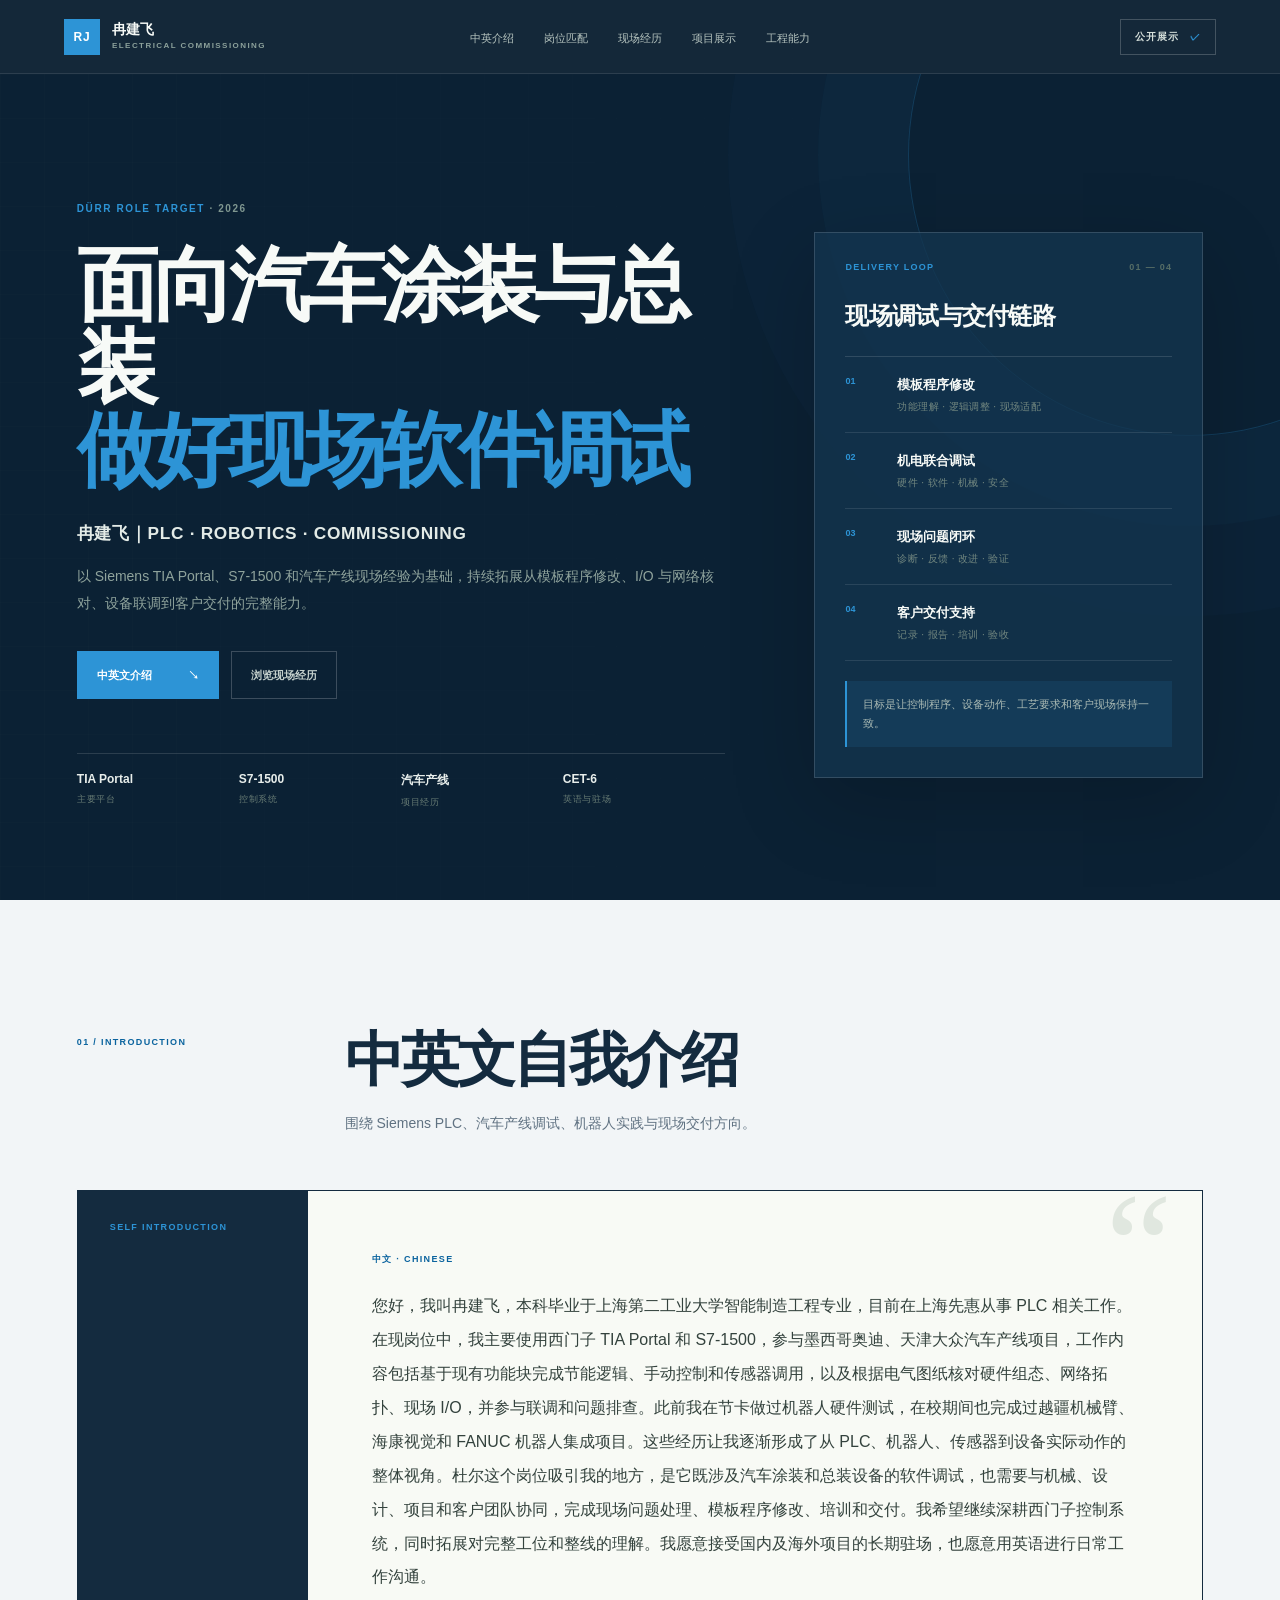
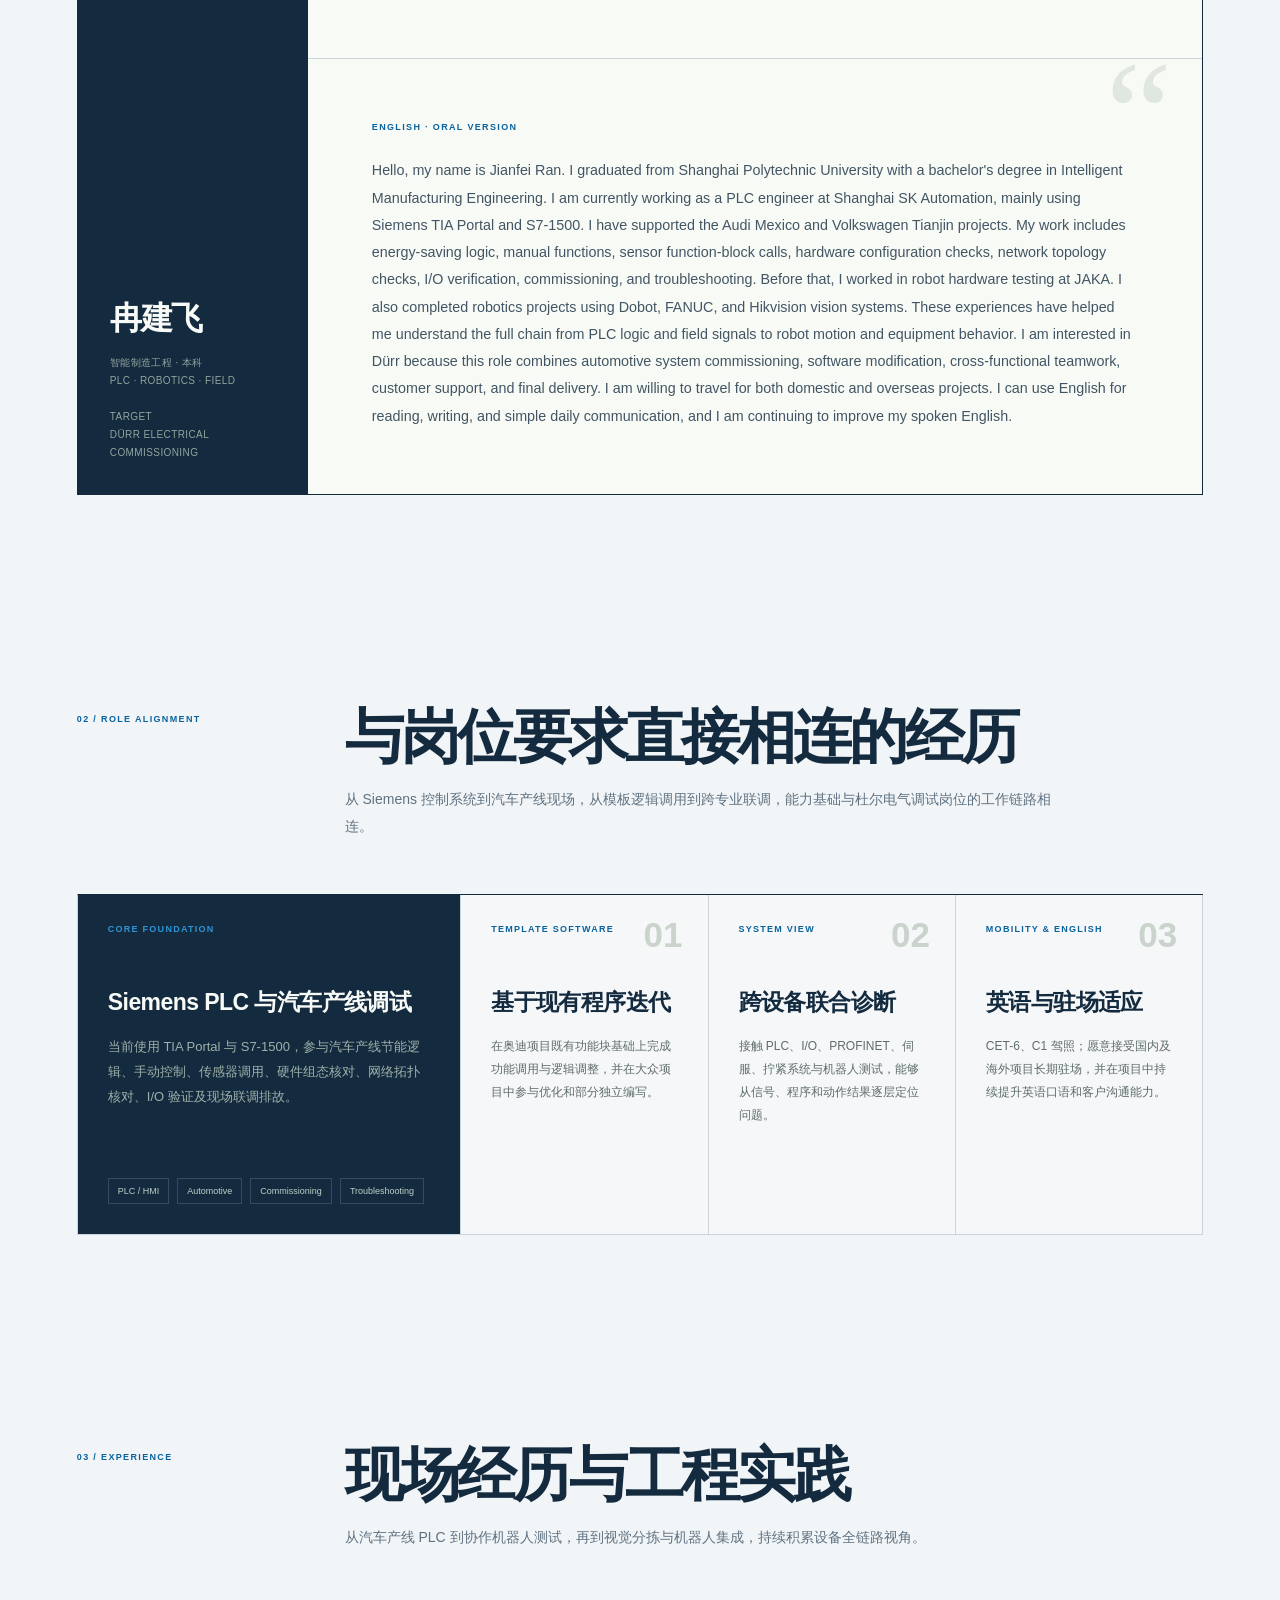
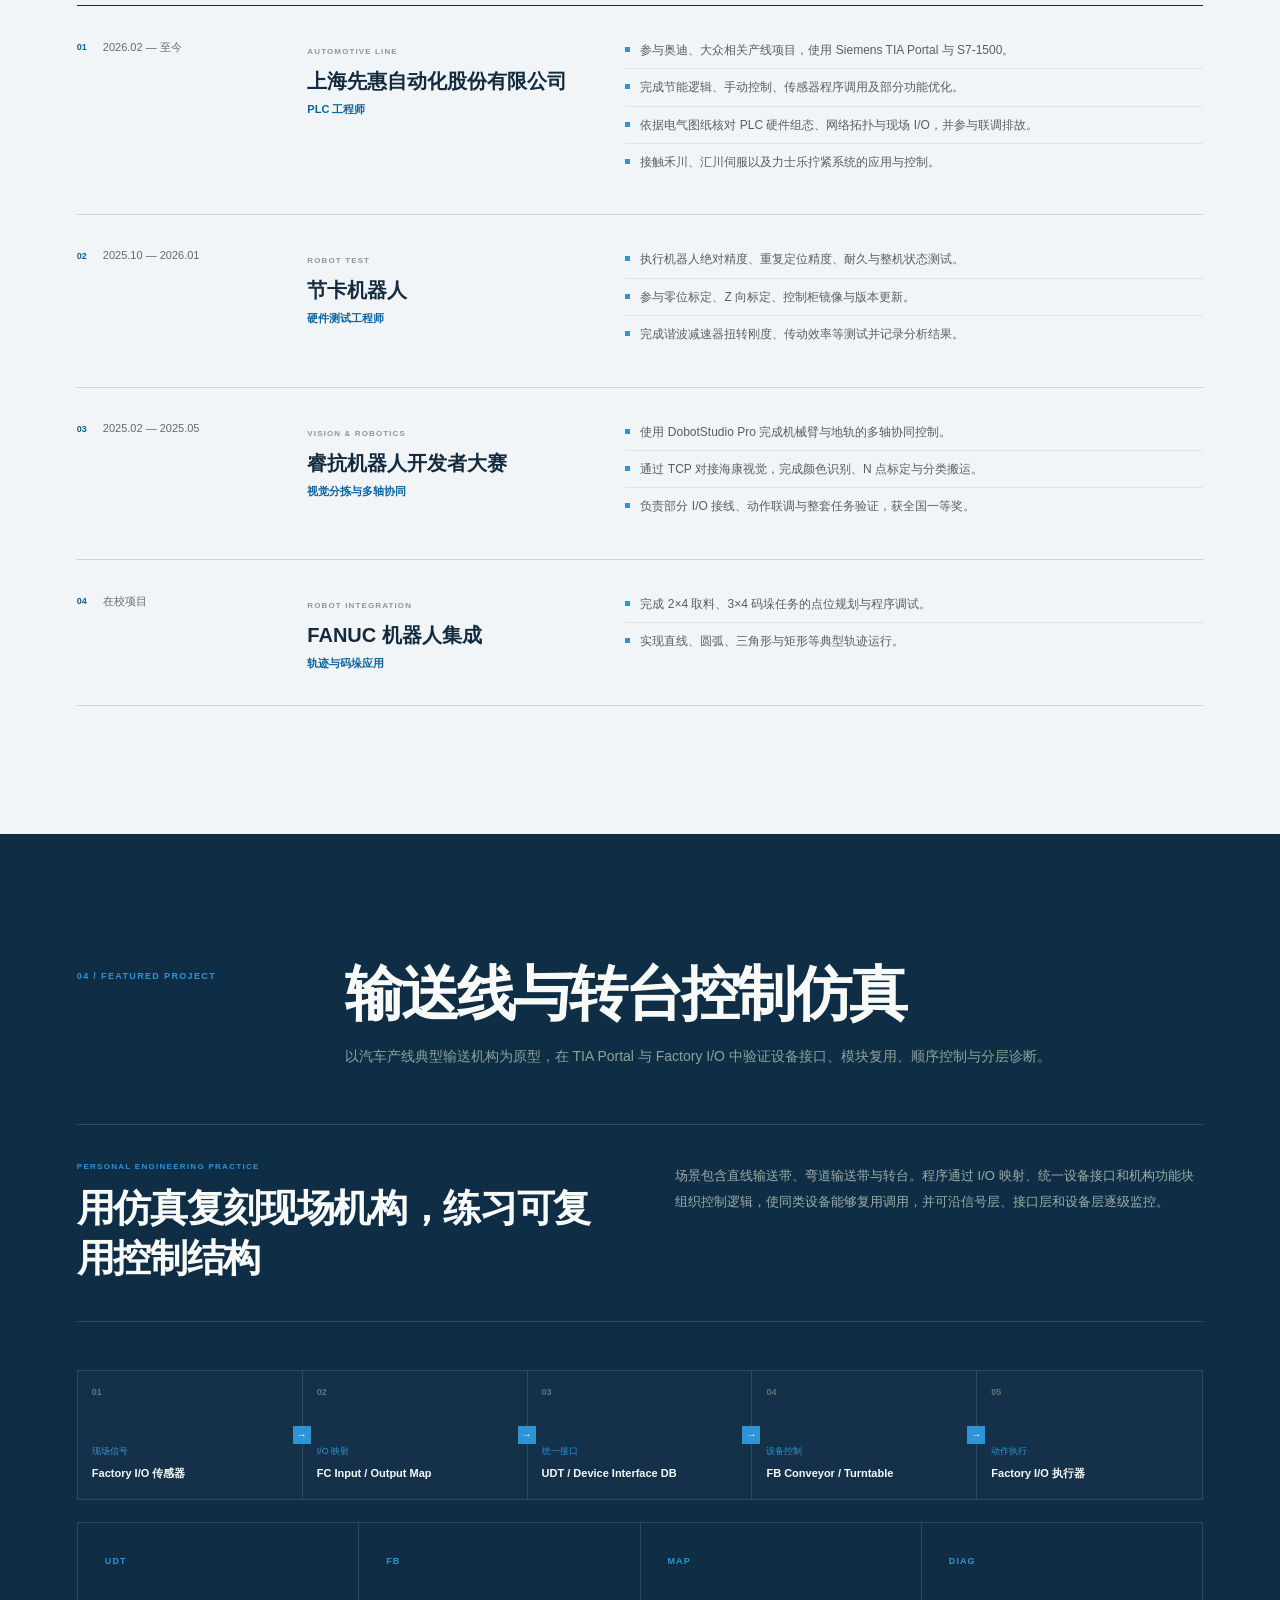
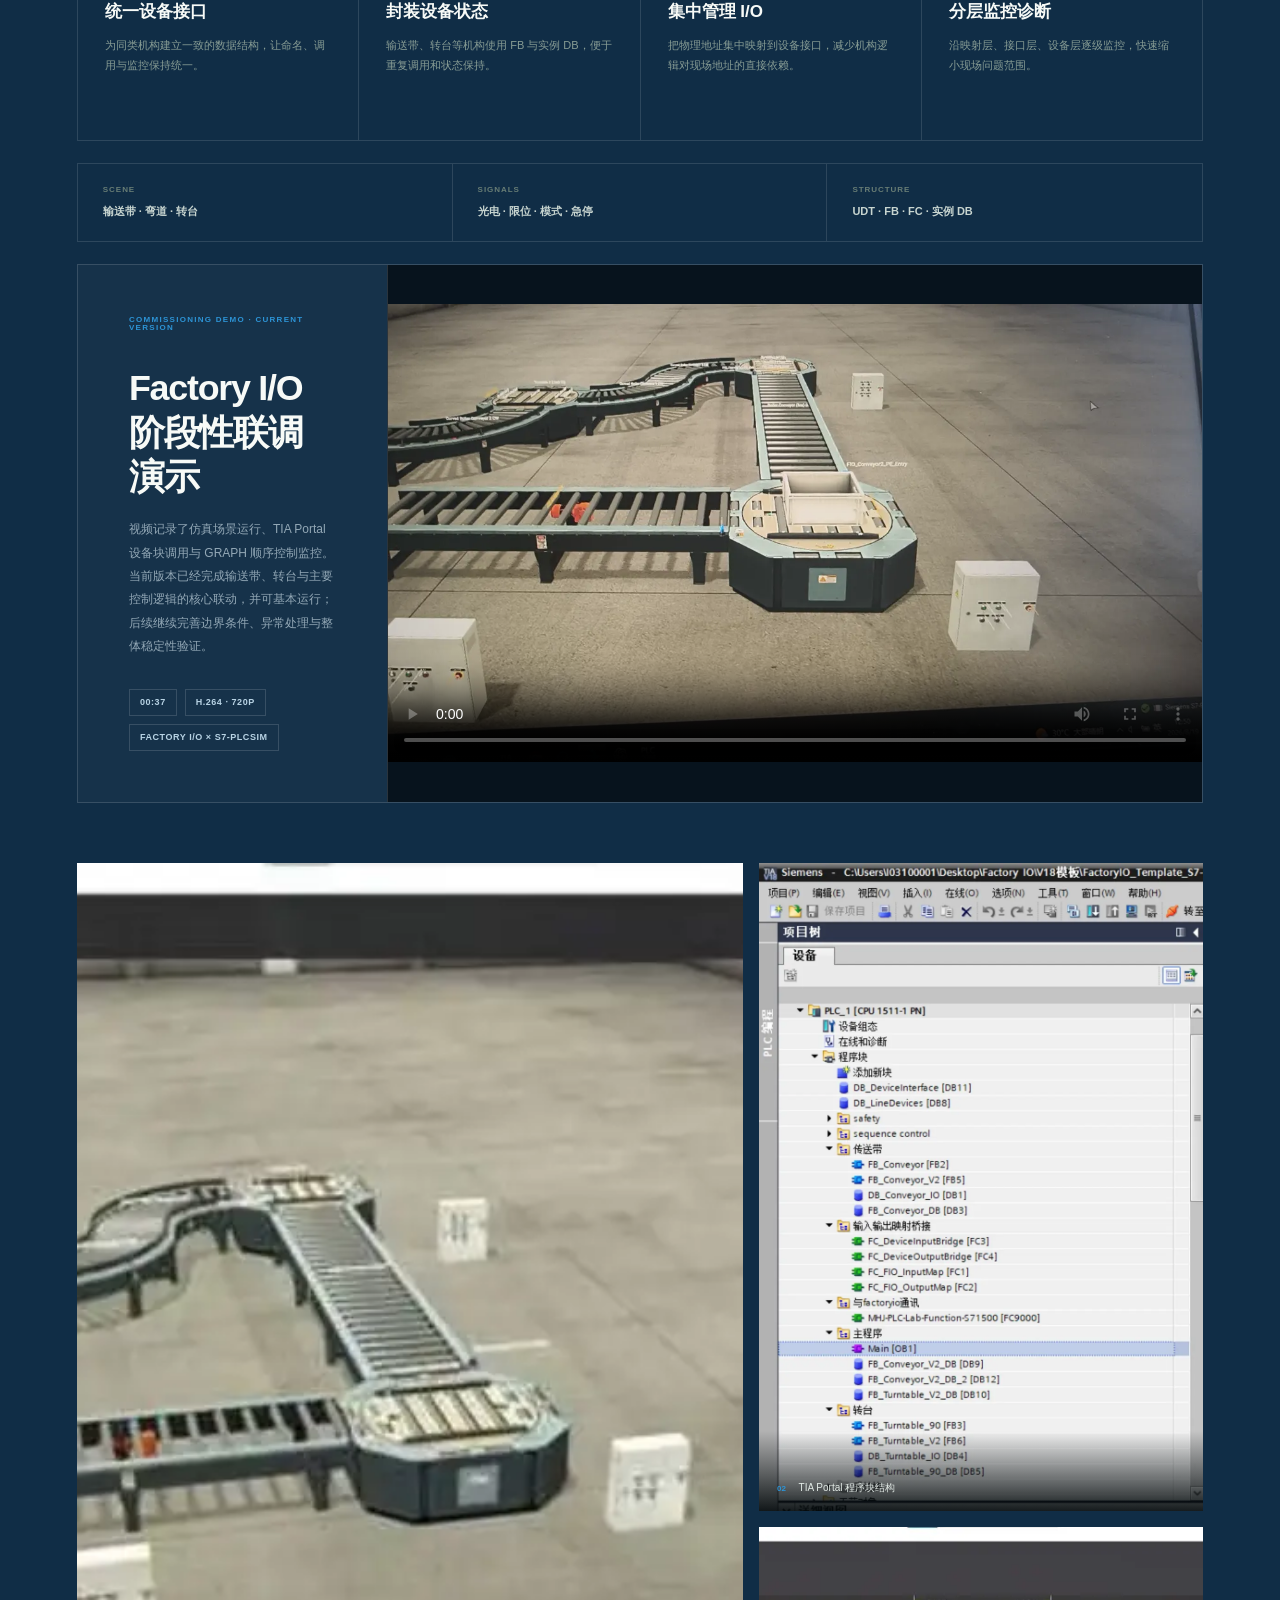
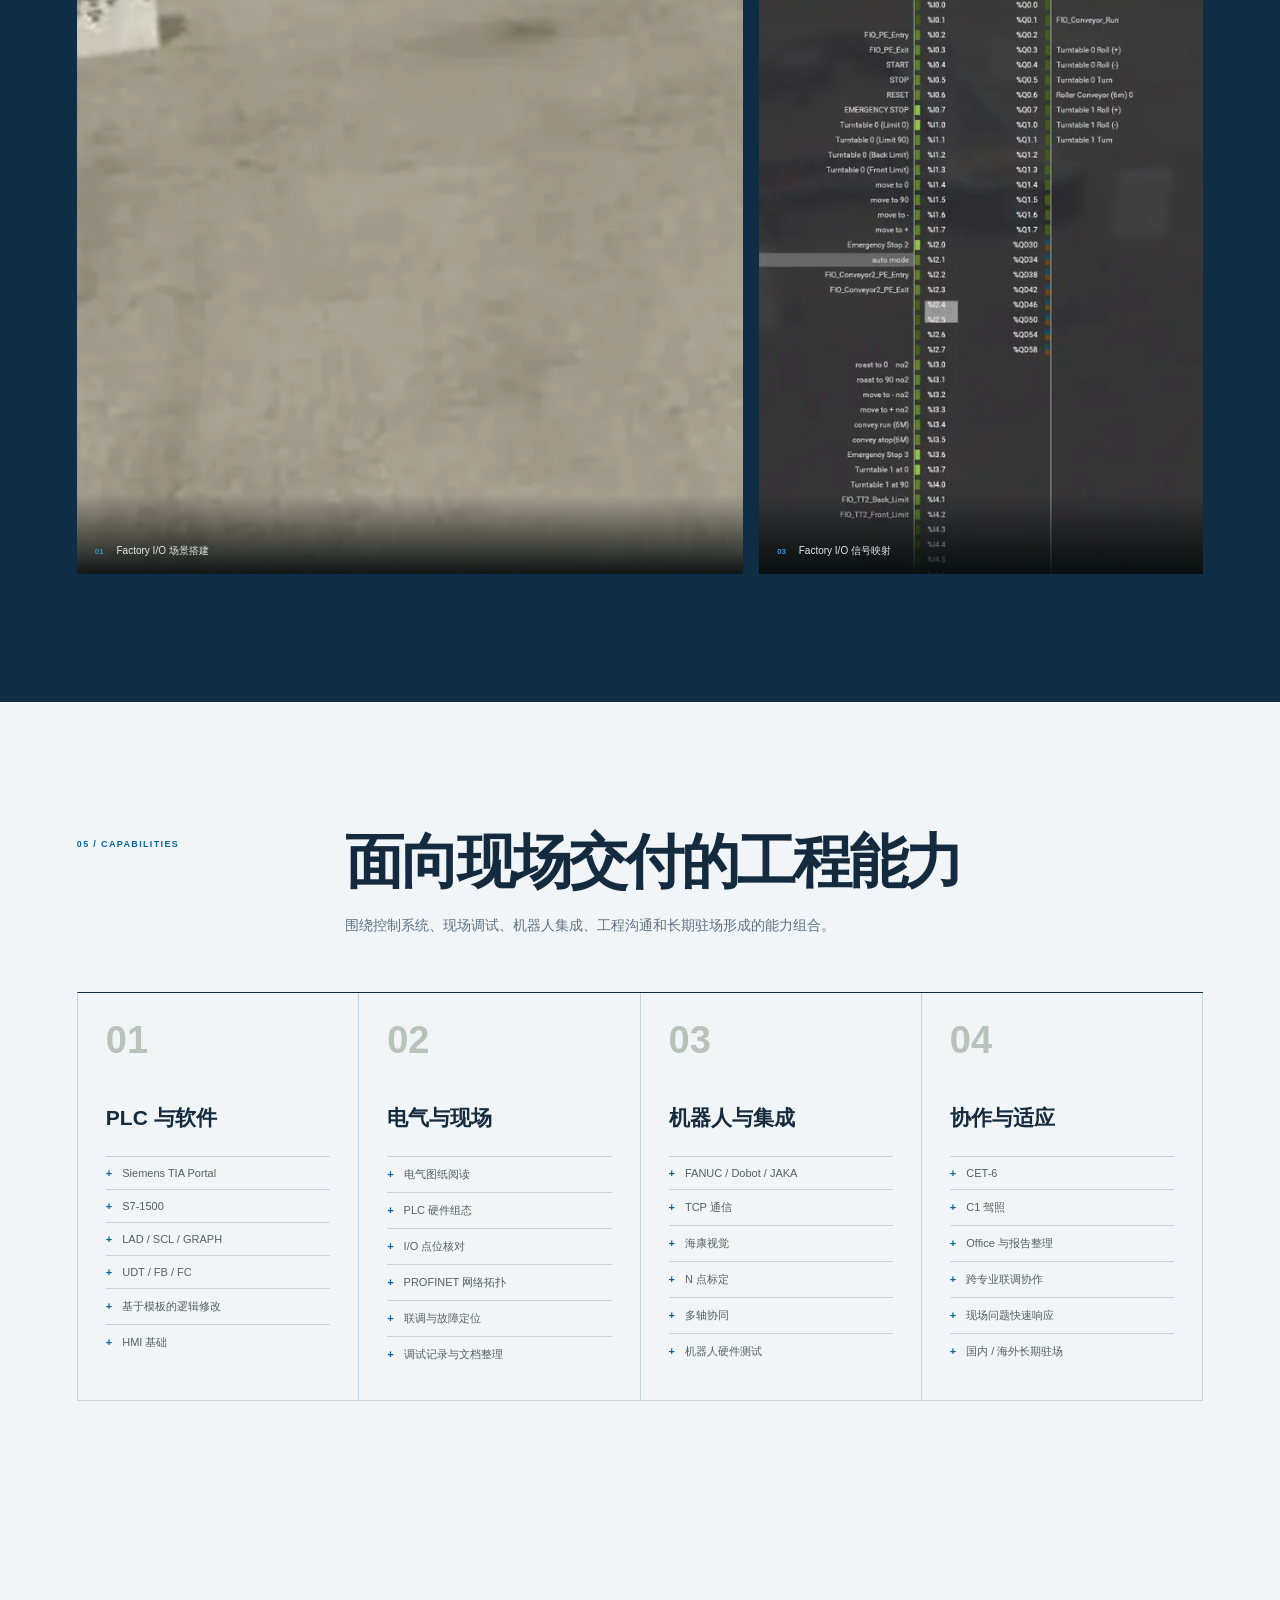
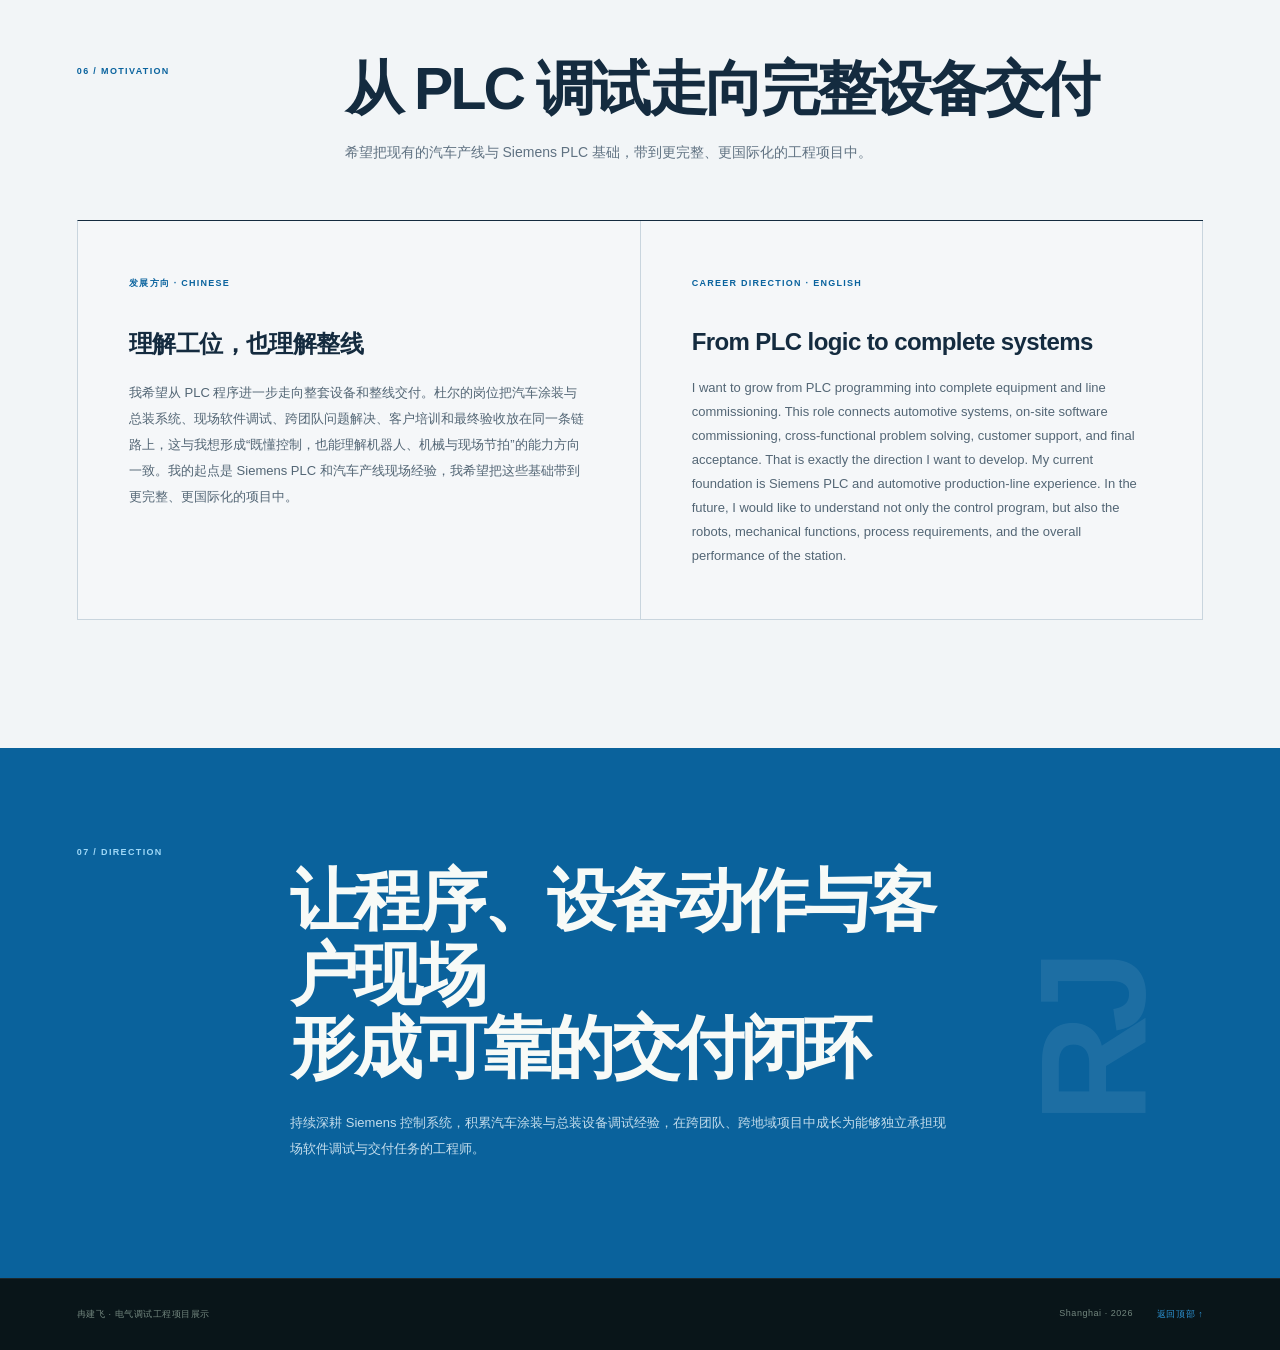
==== commit a88fc866: "加入 Factory I/O 阶段性联调视频" ====
--- a/electrical-showcase/index.html
+++ b/electrical-showcase/index.html
@@ -157,6 +157,14 @@
 .project-stats div:last-child { border-right: 0; }
 .project-stats small { display: block; color: #687d75; font: 700 8px/1 Arial, sans-serif; letter-spacing: .12em; }
 .project-stats strong { display: block; margin-top: 10px; color: #c8d5d0; font-size: 11px; }
+.video-showcase { margin-top: 22px; display: grid; grid-template-columns: minmax(290px, .55fr) minmax(0, 1.45fr); border: 1px solid rgba(255, 255, 255, .14); background: rgba(255, 255, 255, .025); }
+.video-copy { padding: clamp(30px, 4vw, 54px); display: flex; flex-direction: column; justify-content: center; }
+.video-copy h3 { margin: 22px 0 18px; font-size: clamp(24px, 2.8vw, 38px); line-height: 1.25; letter-spacing: -.035em; }
+.video-copy > p:not(.project-overline) { margin: 0; color: #93a8b6; font-size: 12px; line-height: 1.95; }
+.video-facts { margin-top: 30px; display: flex; flex-wrap: wrap; gap: 8px; }
+.video-facts span { padding: 8px 10px; color: #b8d3e4; border: 1px solid rgba(255, 255, 255, .14); font: 700 9px/1 Arial, sans-serif; letter-spacing: .06em; }
+.video-frame { min-width: 0; display: grid; place-items: center; background: #07131d; border-left: 1px solid rgba(255, 255, 255, .14); }
+.video-frame video { width: 100%; aspect-ratio: 16 / 9; display: block; object-fit: contain; background: #07131d; }
 .gallery { margin-top: 60px; display: grid; grid-template-columns: 1.2fr .8fr; grid-template-rows: 1fr 1fr; gap: 16px; }
 .gallery figure { margin: 0; min-width: 0; position: relative; overflow: hidden; background: #081217; }
 .gallery-scene { grid-row: 1 / 3; min-height: 700px; }
@@ -252,6 +260,9 @@
   .project-stats { grid-template-columns: 1fr; }
   .project-stats div { border-right: 0; border-bottom: 1px solid rgba(255, 255, 255, .12); }
   .project-stats div:last-child { border-bottom: 0; }
+  .video-showcase { grid-template-columns: 1fr; }
+  .video-copy { padding: 32px 24px; }
+  .video-frame { border-left: 0; border-top: 1px solid rgba(255, 255, 255, .14); }
   .gallery { grid-template-columns: 1fr; grid-template-rows: auto; }
   .gallery-scene { grid-row: auto; min-height: 360px; }
   .gallery-tree, .gallery-map { min-height: 300px; }
@@ -367,6 +378,10 @@
   <article><span>MAP</span><h4>集中管理 I/O</h4><p>把物理地址集中映射到设备接口，减少机构逻辑对现场地址的直接依赖。</p></article>
   <article><span>DIAG</span><h4>分层监控诊断</h4><p>沿映射层、接口层、设备层逐级监控，快速缩小现场问题范围。</p></article></div>
     <div class="project-stats"><div><small>SCENE</small><strong>输送带 · 弯道 · 转台</strong></div><div><small>SIGNALS</small><strong>光电 · 限位 · 模式 · 急停</strong></div><div><small>STRUCTURE</small><strong>UDT · FB · FC · 实例 DB</strong></div></div>
+    <div class="video-showcase">
+      <div class="video-copy"><p class="project-overline">COMMISSIONING DEMO · CURRENT VERSION</p><h3>Factory I/O 阶段性联调演示</h3><p>视频记录了仿真场景运行、TIA Portal 设备块调用与 GRAPH 顺序控制监控。当前版本已经完成输送带、转台与主要控制逻辑的核心联动，并可基本运行；后续继续完善边界条件、异常处理与整体稳定性验证。</p><div class="video-facts"><span>00:37</span><span>H.264 · 720P</span><span>FACTORY I/O × S7-PLCSIM</span></div></div>
+      <div class="video-frame"><video controls preload="metadata" playsinline poster="assets/factory-io-commissioning-poster.webp" aria-label="Factory I/O 输送线与转台阶段性联调演示"><source src="assets/factory-io-commissioning-demo.mp4" type="video/mp4">当前浏览器不支持视频播放。</video></div>
+    </div>
     <div class="gallery"><figure class="gallery-scene"><img src="assets/factory-scene.webp" alt="Factory I/O 输送线和转台仿真场景"><figcaption><span>01</span> Factory I/O 场景搭建</figcaption></figure><figure class="gallery-tree"><img src="assets/tia-project-tree.webp" alt="TIA Portal 项目结构与功能块"><figcaption><span>02</span> TIA Portal 程序块结构</figcaption></figure><figure class="gallery-map"><img src="assets/factory-io-map.webp" alt="Factory I/O 与 S7-PLCSIM 信号映射"><figcaption><span>03</span> Factory I/O 信号映射</figcaption></figure></div>
   </div></section>
   <section class="section skills-section" id="skills"><div class="section-heading"><p class="section-index">05 / CAPABILITIES</p><div><h2>面向现场交付的工程能力</h2><p>围绕控制系统、现场调试、机器人集成、工程沟通和长期驻场形成的能力组合。</p></div></div><div class="skills-grid">
